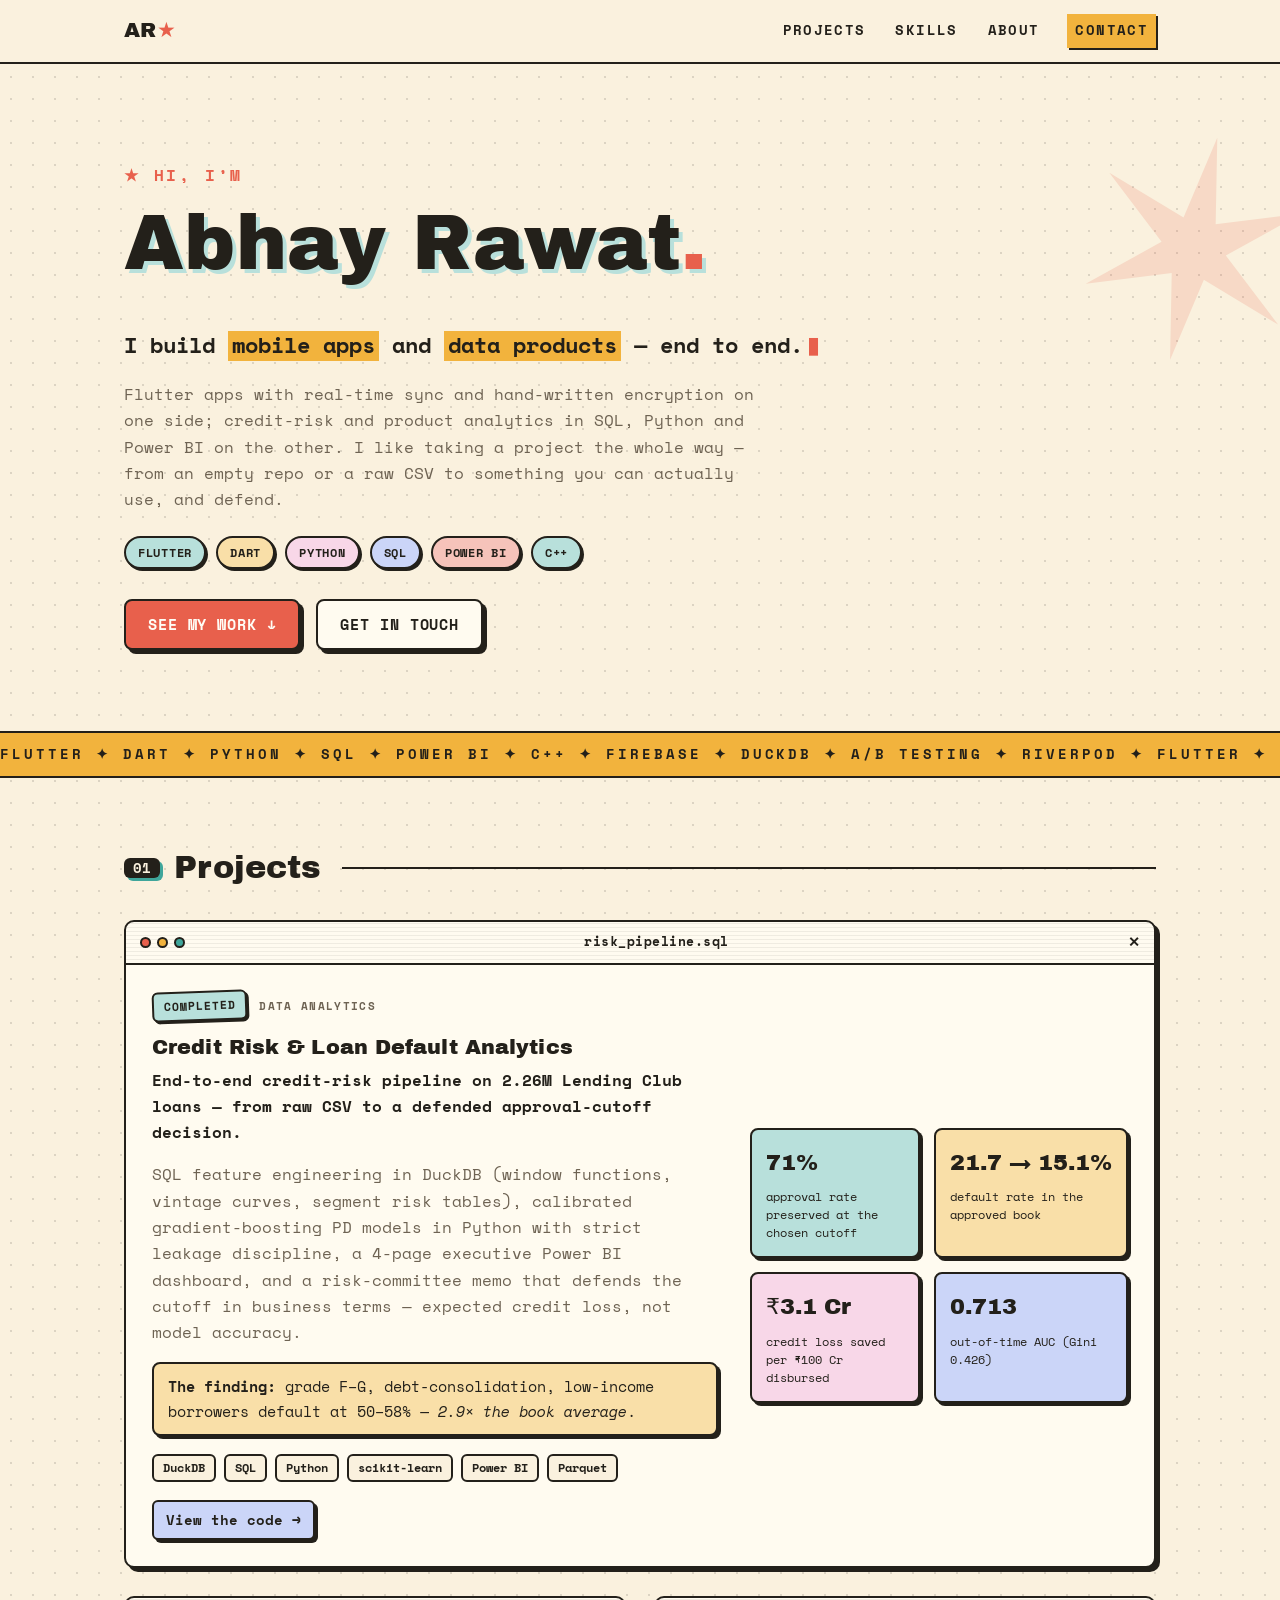
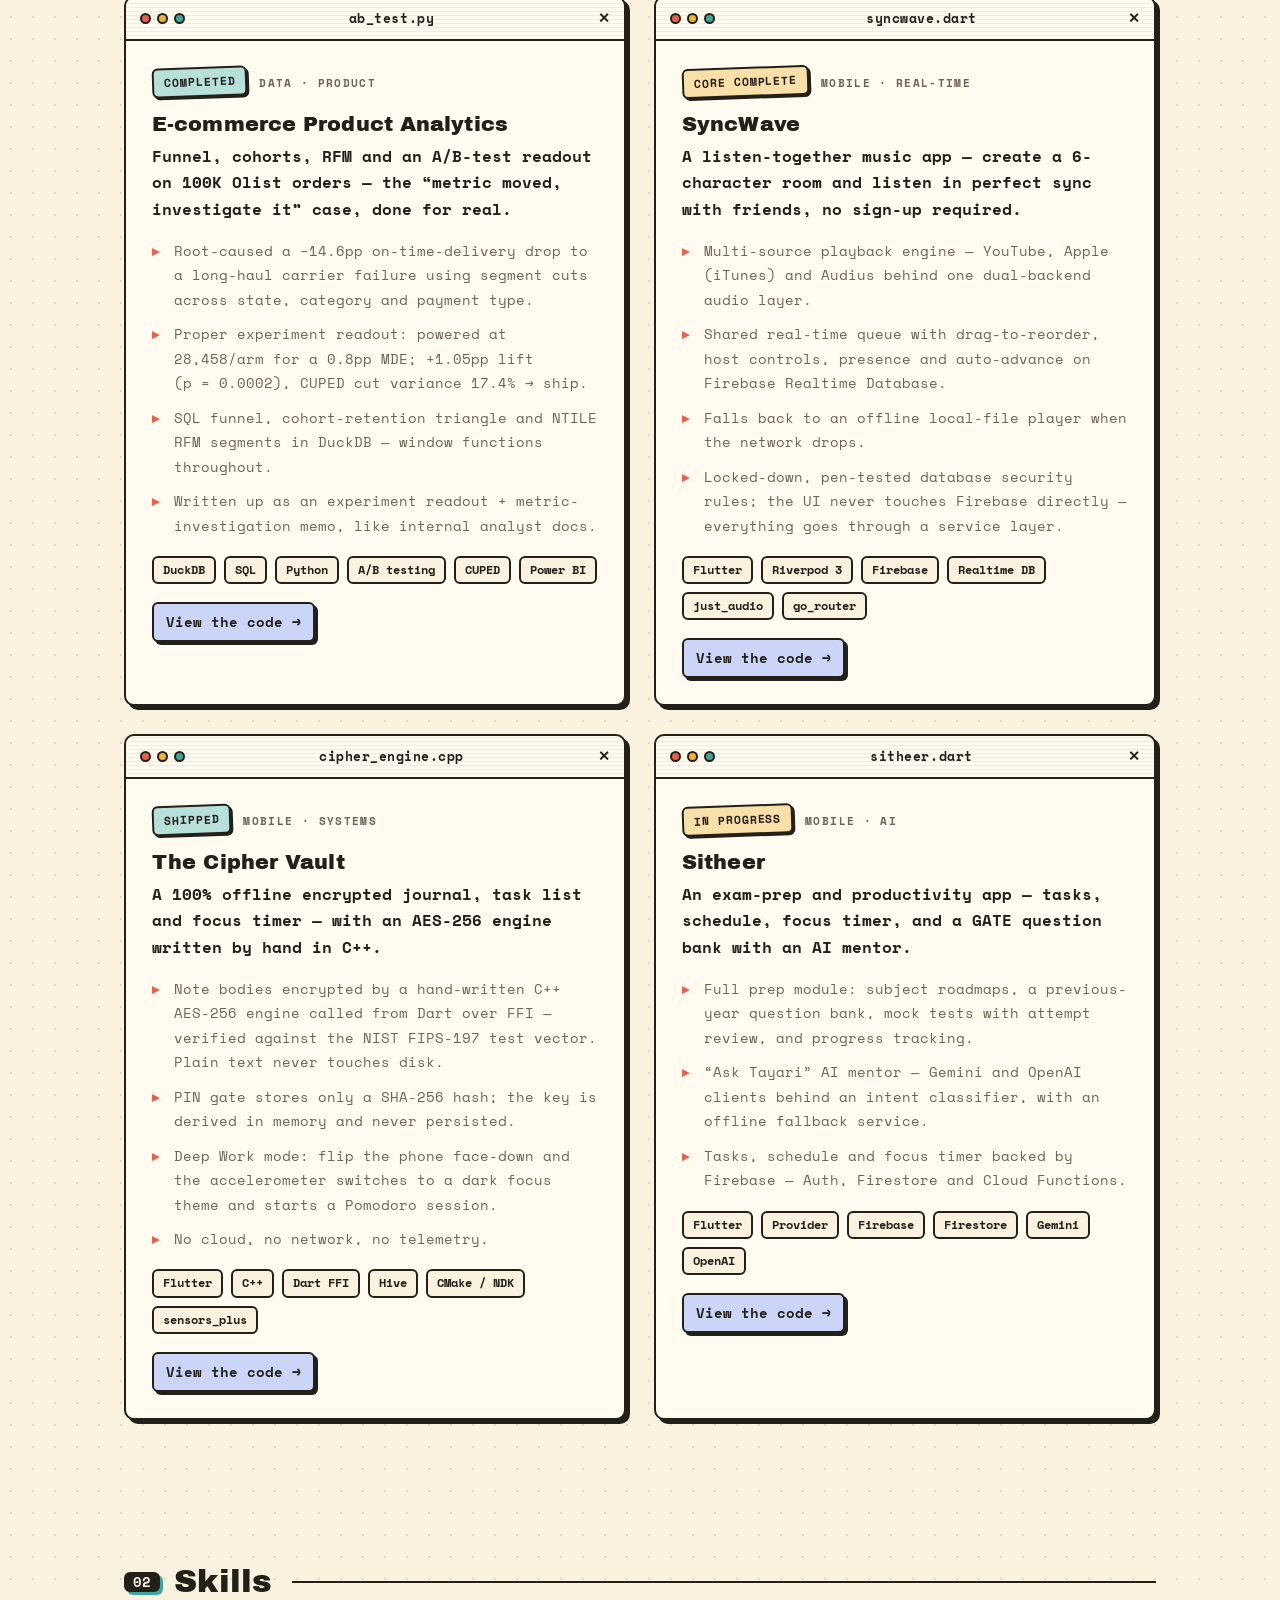
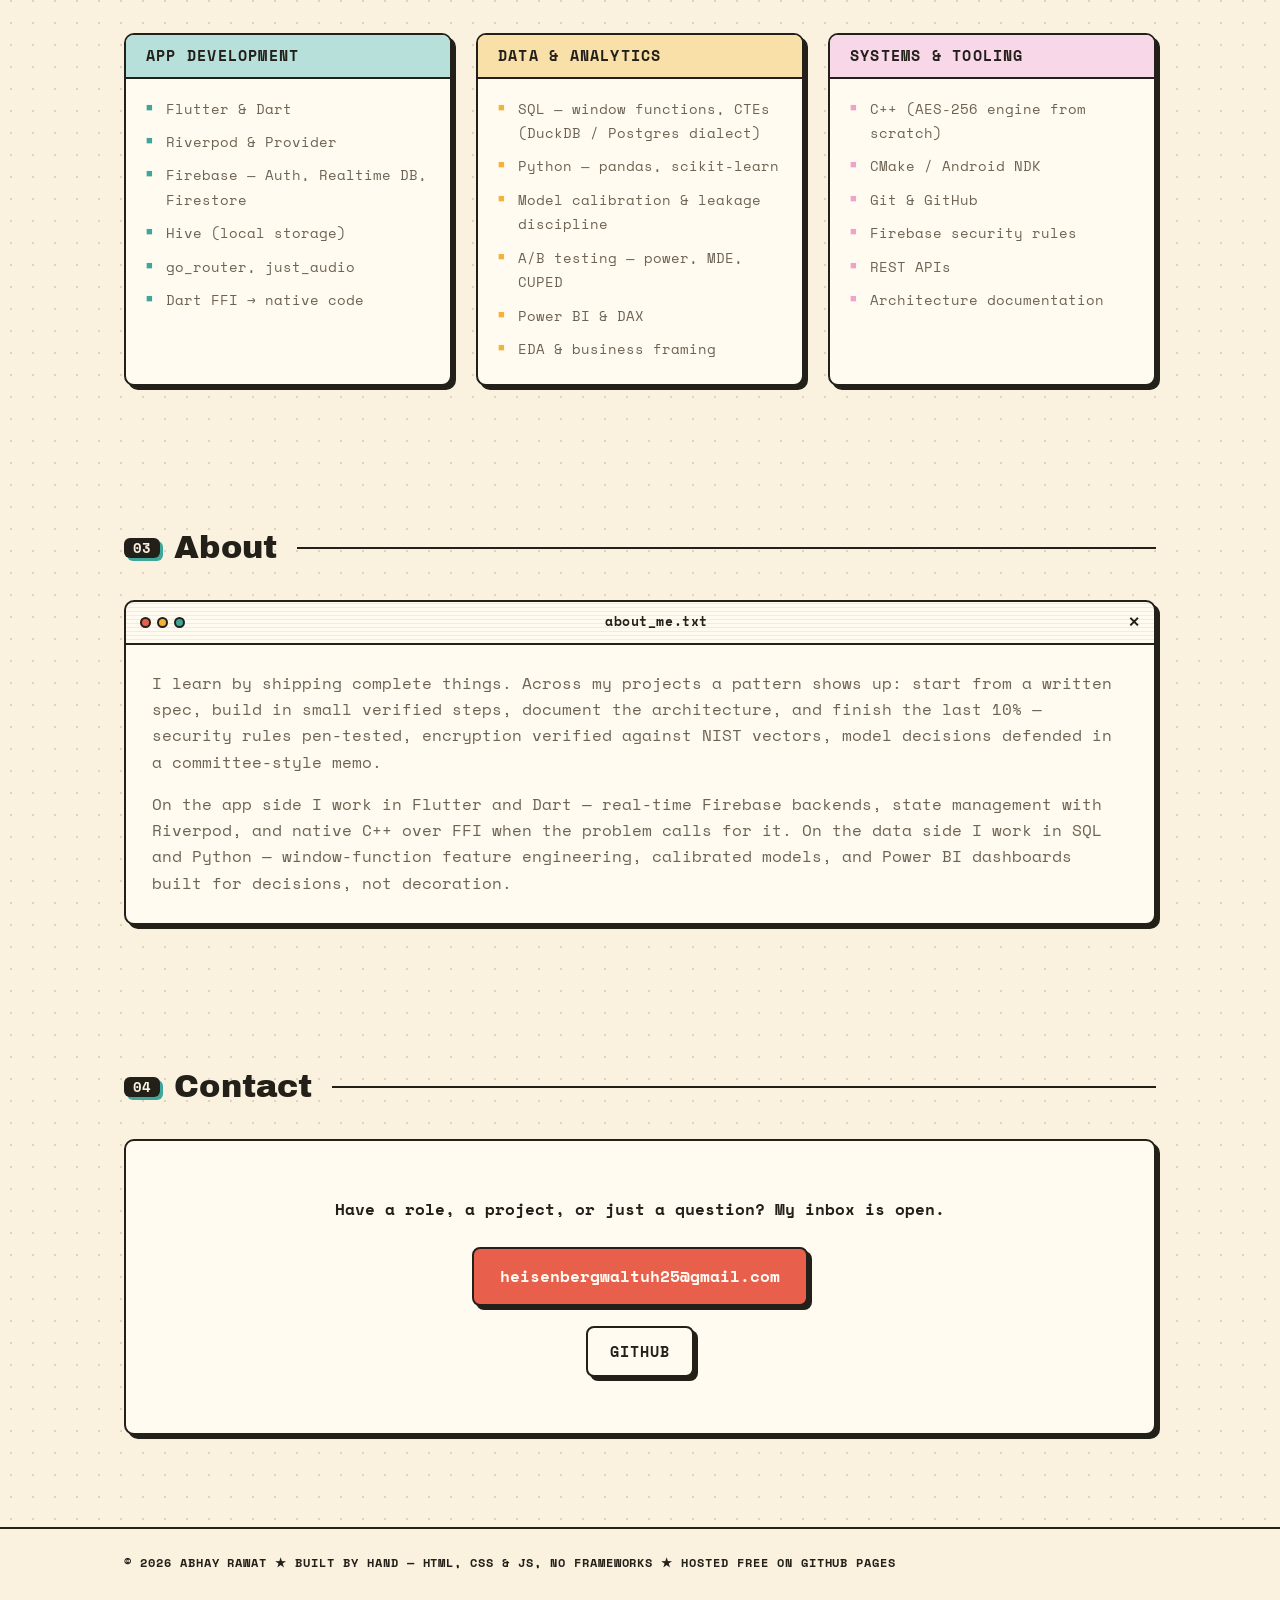
==== index.html @ db3b73c2 "Portfolio site: retro light design, five projects, GitHub Pages Plain HTML/CSS/JS single-page portfo" ====
<!DOCTYPE html>
<html lang="en">
<head>
  <meta charset="UTF-8">
  <meta name="viewport" content="width=device-width, initial-scale=1.0">
  <title>Abhay Rawat — Flutter Developer &amp; Data Analyst</title>
  <meta name="description" content="Portfolio of Abhay Rawat — Flutter apps with real-time sync and hand-written encryption, plus credit-risk and product analytics in SQL, Python and Power BI.">
  <meta property="og:title" content="Abhay Rawat — Flutter Developer &amp; Data Analyst">
  <meta property="og:description" content="Five projects: mobile apps that sync in real time, an AES-256 engine written from scratch, and analytics pipelines spanning 2.26M loans and 100K e-commerce orders.">
  <meta property="og:type" content="website">
  <link rel="icon" href="data:image/svg+xml,%3Csvg xmlns='http://www.w3.org/2000/svg' viewBox='0 0 64 64'%3E%3Crect x='2' y='2' width='60' height='60' rx='10' fill='%23FAF1DE' stroke='%2323201A' stroke-width='4'/%3E%3Ctext x='32' y='43' font-family='Arial Black, sans-serif' font-size='26' font-weight='900' fill='%2323201A' text-anchor='middle'%3EAR%3C/text%3E%3C/svg%3E">
  <link rel="preconnect" href="https://fonts.googleapis.com">
  <link rel="preconnect" href="https://fonts.gstatic.com" crossorigin>
  <link href="https://fonts.googleapis.com/css2?family=Archivo+Black&family=Space+Mono:wght@400;700&display=swap" rel="stylesheet">
  <link rel="stylesheet" href="styles.css">
</head>
<body id="top">

  <header class="site-header">
    <nav class="container nav" aria-label="Primary">
      <a class="brand" href="#top">AR<span class="brand-star">★</span></a>
      <div class="nav-links" id="nav-links">
        <a href="#projects" data-nav="projects">Projects</a>
        <a href="#skills" data-nav="skills">Skills</a>
        <a href="#about" data-nav="about">About</a>
        <a href="#contact" data-nav="contact">Contact</a>
      </div>
      <button class="icon-btn nav-burger" id="nav-burger" aria-label="Open menu" aria-expanded="false" aria-controls="nav-links">
        <svg width="20" height="20" viewBox="0 0 24 24" fill="none" stroke="currentColor" stroke-width="2.5" stroke-linecap="square" aria-hidden="true"><path d="M4 7h16M4 12h16M4 17h16"/></svg>
      </button>
    </nav>
  </header>

  <main>

    <!-- ============ HERO ============ -->
    <section class="hero">
      <div class="container hero-inner">
        <p class="hero-hi reveal">★ hi, i&rsquo;m</p>
        <h1 class="hero-name reveal">Abhay Rawat<span class="hero-dot">.</span></h1>
        <p class="hero-tagline reveal">I build <mark>mobile apps</mark> and <mark>data products</mark> — end to end.<span class="cursor" aria-hidden="true"></span></p>
        <p class="hero-body reveal">
          Flutter apps with real-time sync and hand-written encryption on one side;
          credit-risk and product analytics in SQL, Python and Power BI on the other.
          I like taking a project the whole way — from an empty repo or a raw CSV to
          something you can actually use, and defend.
        </p>
        <div class="hero-chips reveal" aria-label="Core technologies">
          <span class="chip chip-teal">Flutter</span>
          <span class="chip chip-yellow">Dart</span>
          <span class="chip chip-pink">Python</span>
          <span class="chip chip-blue">SQL</span>
          <span class="chip chip-coral">Power BI</span>
          <span class="chip chip-teal">C++</span>
        </div>
        <div class="hero-cta reveal">
          <a class="btn btn-primary" href="#projects">See my work ↓</a>
          <a class="btn btn-ghost" href="#contact">Get in touch</a>
        </div>
      </div>
    </section>

    <!-- ============ MARQUEE ============ -->
    <div class="marquee" aria-hidden="true">
      <div class="marquee-track">
        <span>FLUTTER ✦ DART ✦ PYTHON ✦ SQL ✦ POWER BI ✦ C++ ✦ FIREBASE ✦ DUCKDB ✦ A/B TESTING ✦ RIVERPOD ✦&nbsp;</span>
        <span>FLUTTER ✦ DART ✦ PYTHON ✦ SQL ✦ POWER BI ✦ C++ ✦ FIREBASE ✦ DUCKDB ✦ A/B TESTING ✦ RIVERPOD ✦&nbsp;</span>
      </div>
    </div>

    <!-- ============ PROJECTS ============ -->
    <section class="section container" id="projects">
      <h2 class="section-title reveal"><span class="section-index">01</span> Projects</h2>

      <!-- Flagship: credit risk -->
      <article class="window card-feature reveal">
        <div class="window-bar">
          <span class="win-dots" aria-hidden="true"><i class="dot-coral"></i><i class="dot-yellow"></i><i class="dot-teal"></i></span>
          <span class="win-title">risk_pipeline.sql</span>
          <span class="win-x" aria-hidden="true">✕</span>
        </div>
        <div class="window-body card-feature-inner">
          <div class="card-feature-main">
            <div class="card-top">
              <span class="status status-done">Completed</span>
              <span class="card-domain">Data Analytics</span>
            </div>
            <h3>Credit Risk &amp; Loan Default Analytics</h3>
            <p class="card-lead">
              End-to-end credit-risk pipeline on 2.26M Lending Club loans — from raw CSV
              to a defended approval-cutoff decision.
            </p>
            <p class="card-body-text">
              SQL feature engineering in DuckDB (window functions, vintage curves, segment
              risk tables), calibrated gradient-boosting PD models in Python with strict
              leakage discipline, a 4-page executive Power BI dashboard, and a
              risk-committee memo that defends the cutoff in business terms — expected
              credit loss, not model accuracy.
            </p>
            <p class="card-finding">
              <strong>The finding:</strong> grade F&ndash;G, debt-consolidation, low-income
              borrowers default at 50&ndash;58% — <em>2.9&times; the book average</em>.
            </p>
            <ul class="tags" aria-label="Technologies used">
              <li>DuckDB</li><li>SQL</li><li>Python</li><li>scikit-learn</li><li>Power BI</li><li>Parquet</li>
            </ul>
            <a class="card-link" href="https://github.com/licherover9000/credit-risk-analytics" target="_blank" rel="noopener">View the code &rarr;</a>
          </div>
          <div class="card-feature-metrics" aria-label="Headline results">
            <div class="metric">
              <span class="metric-value">71%</span>
              <span class="metric-label">approval rate preserved at the chosen cutoff</span>
            </div>
            <div class="metric">
              <span class="metric-value">21.7 &rarr; 15.1%</span>
              <span class="metric-label">default rate in the approved book</span>
            </div>
            <div class="metric">
              <span class="metric-value">&#8377;3.1 Cr</span>
              <span class="metric-label">credit loss saved per &#8377;100 Cr disbursed</span>
            </div>
            <div class="metric">
              <span class="metric-value">0.713</span>
              <span class="metric-label">out-of-time AUC (Gini 0.426)</span>
            </div>
          </div>
        </div>
      </article>

      <div class="card-grid">
        <!-- E-commerce product analytics -->
        <article class="window reveal">
          <div class="window-bar">
            <span class="win-dots" aria-hidden="true"><i class="dot-coral"></i><i class="dot-yellow"></i><i class="dot-teal"></i></span>
            <span class="win-title">ab_test.py</span>
            <span class="win-x" aria-hidden="true">✕</span>
          </div>
          <div class="window-body">
            <div class="card-top">
              <span class="status status-done">Completed</span>
              <span class="card-domain">Data &middot; Product</span>
            </div>
            <h3>E-commerce Product Analytics</h3>
            <p class="card-lead">
              Funnel, cohorts, RFM and an A/B-test readout on 100K Olist orders —
              the &ldquo;metric moved, investigate it&rdquo; case, done for real.
            </p>
            <ul class="card-points">
              <li>Root-caused a &minus;14.6pp on-time-delivery drop to a long-haul carrier failure using segment cuts across state, category and payment type.</li>
              <li>Proper experiment readout: powered at 28,458/arm for a 0.8pp MDE; +1.05pp lift (p&nbsp;=&nbsp;0.0002), CUPED cut variance 17.4% &rarr; ship.</li>
              <li>SQL funnel, cohort-retention triangle and NTILE RFM segments in DuckDB — window functions throughout.</li>
              <li>Written up as an experiment readout + metric-investigation memo, like internal analyst docs.</li>
            </ul>
            <ul class="tags" aria-label="Technologies used">
              <li>DuckDB</li><li>SQL</li><li>Python</li><li>A/B testing</li><li>CUPED</li><li>Power BI</li>
            </ul>
            <a class="card-link" href="https://github.com/licherover9000/ecommerce-analytics" target="_blank" rel="noopener">View the code &rarr;</a>
          </div>
        </article>

        <!-- SyncWave -->
        <article class="window reveal">
          <div class="window-bar">
            <span class="win-dots" aria-hidden="true"><i class="dot-coral"></i><i class="dot-yellow"></i><i class="dot-teal"></i></span>
            <span class="win-title">syncwave.dart</span>
            <span class="win-x" aria-hidden="true">✕</span>
          </div>
          <div class="window-body">
            <div class="card-top">
              <span class="status status-active">Core complete</span>
              <span class="card-domain">Mobile &middot; Real-time</span>
            </div>
            <h3>SyncWave</h3>
            <p class="card-lead">
              A listen-together music app — create a 6-character room and listen in
              perfect sync with friends, no sign-up required.
            </p>
            <ul class="card-points">
              <li>Multi-source playback engine — YouTube, Apple (iTunes) and Audius behind one dual-backend audio layer.</li>
              <li>Shared real-time queue with drag-to-reorder, host controls, presence and auto-advance on Firebase Realtime Database.</li>
              <li>Falls back to an offline local-file player when the network drops.</li>
              <li>Locked-down, pen-tested database security rules; the UI never touches Firebase directly — everything goes through a service layer.</li>
            </ul>
            <ul class="tags" aria-label="Technologies used">
              <li>Flutter</li><li>Riverpod 3</li><li>Firebase</li><li>Realtime DB</li><li>just_audio</li><li>go_router</li>
            </ul>
            <a class="card-link" href="https://github.com/licherover9000/syncwave" target="_blank" rel="noopener">View the code &rarr;</a>
          </div>
        </article>

        <!-- Cipher Vault -->
        <article class="window reveal">
          <div class="window-bar">
            <span class="win-dots" aria-hidden="true"><i class="dot-coral"></i><i class="dot-yellow"></i><i class="dot-teal"></i></span>
            <span class="win-title">cipher_engine.cpp</span>
            <span class="win-x" aria-hidden="true">✕</span>
          </div>
          <div class="window-body">
            <div class="card-top">
              <span class="status status-done">Shipped</span>
              <span class="card-domain">Mobile &middot; Systems</span>
            </div>
            <h3>The Cipher Vault</h3>
            <p class="card-lead">
              A 100% offline encrypted journal, task list and focus timer — with an
              AES-256 engine written by hand in C++.
            </p>
            <ul class="card-points">
              <li>Note bodies encrypted by a hand-written C++ AES-256 engine called from Dart over FFI — verified against the NIST FIPS-197 test vector. Plain text never touches disk.</li>
              <li>PIN gate stores only a SHA-256 hash; the key is derived in memory and never persisted.</li>
              <li>Deep Work mode: flip the phone face-down and the accelerometer switches to a dark focus theme and starts a Pomodoro session.</li>
              <li>No cloud, no network, no telemetry.</li>
            </ul>
            <ul class="tags" aria-label="Technologies used">
              <li>Flutter</li><li>C++</li><li>Dart FFI</li><li>Hive</li><li>CMake / NDK</li><li>sensors_plus</li>
            </ul>
            <a class="card-link" href="https://github.com/licherover9000/cipher_vault" target="_blank" rel="noopener">View the code &rarr;</a>
          </div>
        </article>

        <!-- Sitheer -->
        <article class="window reveal">
          <div class="window-bar">
            <span class="win-dots" aria-hidden="true"><i class="dot-coral"></i><i class="dot-yellow"></i><i class="dot-teal"></i></span>
            <span class="win-title">sitheer.dart</span>
            <span class="win-x" aria-hidden="true">✕</span>
          </div>
          <div class="window-body">
            <div class="card-top">
              <span class="status status-active">In progress</span>
              <span class="card-domain">Mobile &middot; AI</span>
            </div>
            <h3>Sitheer</h3>
            <p class="card-lead">
              An exam-prep and productivity app — tasks, schedule, focus timer, and a
              GATE question bank with an AI mentor.
            </p>
            <ul class="card-points">
              <li>Full prep module: subject roadmaps, a previous-year question bank, mock tests with attempt review, and progress tracking.</li>
              <li>&ldquo;Ask Tayari&rdquo; AI mentor — Gemini and OpenAI clients behind an intent classifier, with an offline fallback service.</li>
              <li>Tasks, schedule and focus timer backed by Firebase — Auth, Firestore and Cloud Functions.</li>
            </ul>
            <ul class="tags" aria-label="Technologies used">
              <li>Flutter</li><li>Provider</li><li>Firebase</li><li>Firestore</li><li>Gemini</li><li>OpenAI</li>
            </ul>
            <a class="card-link" href="https://github.com/licherover9000/sitheer" target="_blank" rel="noopener">View the code &rarr;</a>
          </div>
        </article>
      </div>
    </section>

    <!-- ============ SKILLS ============ -->
    <section class="section container" id="skills">
      <h2 class="section-title reveal"><span class="section-index">02</span> Skills</h2>
      <div class="skills-grid">
        <div class="skill-group reveal">
          <h3 class="skill-head skill-head-teal">App Development</h3>
          <ul>
            <li>Flutter &amp; Dart</li>
            <li>Riverpod &amp; Provider</li>
            <li>Firebase — Auth, Realtime DB, Firestore</li>
            <li>Hive (local storage)</li>
            <li>go_router, just_audio</li>
            <li>Dart FFI &rarr; native code</li>
          </ul>
        </div>
        <div class="skill-group reveal">
          <h3 class="skill-head skill-head-yellow">Data &amp; Analytics</h3>
          <ul>
            <li>SQL — window functions, CTEs (DuckDB / Postgres dialect)</li>
            <li>Python — pandas, scikit-learn</li>
            <li>Model calibration &amp; leakage discipline</li>
            <li>A/B testing — power, MDE, CUPED</li>
            <li>Power BI &amp; DAX</li>
            <li>EDA &amp; business framing</li>
          </ul>
        </div>
        <div class="skill-group reveal">
          <h3 class="skill-head skill-head-pink">Systems &amp; Tooling</h3>
          <ul>
            <li>C++ (AES-256 engine from scratch)</li>
            <li>CMake / Android NDK</li>
            <li>Git &amp; GitHub</li>
            <li>Firebase security rules</li>
            <li>REST APIs</li>
            <li>Architecture documentation</li>
          </ul>
        </div>
      </div>
    </section>

    <!-- ============ ABOUT ============ -->
    <section class="section container" id="about">
      <h2 class="section-title reveal"><span class="section-index">03</span> About</h2>
      <article class="window reveal">
        <div class="window-bar">
          <span class="win-dots" aria-hidden="true"><i class="dot-coral"></i><i class="dot-yellow"></i><i class="dot-teal"></i></span>
          <span class="win-title">about_me.txt</span>
          <span class="win-x" aria-hidden="true">✕</span>
        </div>
        <div class="window-body about-body">
          <p>
            I learn by shipping complete things. Across my projects a pattern shows up:
            start from a written spec, build in small verified steps, document the
            architecture, and finish the last 10% — security rules pen-tested, encryption
            verified against NIST vectors, model decisions defended in a committee-style memo.
          </p>
          <p>
            On the app side I work in Flutter and Dart — real-time Firebase backends,
            state management with Riverpod, and native C++ over FFI when the problem
            calls for it. On the data side I work in SQL and Python — window-function
            feature engineering, calibrated models, and Power BI dashboards built for
            decisions, not decoration.
          </p>
          <!-- TODO(Abhay): add a short line here about your background / education and
               what kind of role you're looking for. -->
        </div>
      </article>
    </section>

    <!-- ============ CONTACT ============ -->
    <section class="section container" id="contact">
      <h2 class="section-title reveal"><span class="section-index">04</span> Contact</h2>
      <div class="contact-box reveal">
        <p class="contact-lead">Have a role, a project, or just a question? My inbox is open.</p>
        <a class="btn btn-primary btn-lg" href="mailto:heisenbergwaltuh25@gmail.com">heisenbergwaltuh25@gmail.com</a>
        <div class="contact-links">
          <a class="btn btn-ghost" href="https://github.com/licherover9000" target="_blank" rel="noopener">GitHub</a>
          <!-- TODO(Abhay): add your LinkedIn, then uncomment:
          <a class="btn btn-ghost" href="https://www.linkedin.com/in/YOUR-HANDLE">LinkedIn</a>
          -->
        </div>
      </div>
    </section>

  </main>

  <footer class="site-footer">
    <div class="container">
      <p>© <span id="year">2026</span> ABHAY RAWAT ★ BUILT BY HAND — HTML, CSS &amp; JS, NO FRAMEWORKS ★ HOSTED FREE ON GITHUB PAGES</p>
    </div>
  </footer>

  <script src="script.js"></script>
</body>
</html>
---- styles.css ----
/* ============================================================
   Abhay Rawat — portfolio
   Retro light theme: cream paper, ink borders, hard shadows,
   window-chrome cards. Plain CSS, no frameworks.
   ============================================================ */

/* ---------- Tokens ---------- */
:root {
  --font-display: "Archivo Black", "Arial Black", sans-serif;
  --font-body: "Space Mono", "Courier New", monospace;

  --paper: #FAF1DE;        /* cream background */
  --panel: #FFFBF0;        /* card / window background */
  --ink: #23201A;          /* near-black brown */
  --muted: #6E6353;        /* warm grey-brown */

  --coral: #E8604C;
  --yellow: #F2B33D;
  --teal: #3FA69B;
  --blue: #7A8FE8;
  --pink: #EFA3C8;

  --coral-soft: #F6C3BA;
  --yellow-soft: #F9DFA8;
  --teal-soft: #B8E0DB;
  --blue-soft: #CBD5F8;
  --pink-soft: #F8D7E8;

  --border: 2px solid var(--ink);
  --shadow: 4px 4px 0 var(--ink);
  --shadow-lg: 6px 6px 0 var(--ink);

  --radius: 10px;
  --container: 1080px;
}

/* ---------- Base ---------- */
*, *::before, *::after { box-sizing: border-box; }

html { scroll-behavior: smooth; }

body {
  margin: 0;
  font-family: var(--font-body);
  font-size: 15.5px;
  line-height: 1.7;
  color: var(--ink);
  background-color: var(--paper);
  /* dotted "graph paper" texture */
  background-image: radial-gradient(rgba(35, 32, 26, 0.14) 1px, transparent 1.5px);
  background-size: 22px 22px;
}

h1, h2, h3 {
  font-family: var(--font-display);
  font-weight: 400; /* Archivo Black is already black */
  line-height: 1.12;
  margin: 0 0 0.5em;
  letter-spacing: 0.005em;
}

p { margin: 0 0 1em; }
a { color: var(--ink); text-decoration-thickness: 2px; text-underline-offset: 3px; }
ul { margin: 0; }

.container {
  max-width: var(--container);
  margin-inline: auto;
  padding-inline: 24px;
}

section[id] { scroll-margin-top: 92px; }

:focus-visible {
  outline: 3px solid var(--ink);
  outline-offset: 3px;
}

::selection { background: var(--yellow); color: var(--ink); }

mark {
  background: linear-gradient(0deg, var(--yellow) 0%, var(--yellow) 92%, transparent 92%);
  color: var(--ink);
  padding: 0 4px;
}

/* ---------- Header / nav ---------- */
.site-header {
  position: sticky;
  top: 0;
  z-index: 50;
  background: var(--paper);
  border-bottom: var(--border);
}

.nav {
  display: flex;
  align-items: center;
  justify-content: space-between;
  gap: 16px;
  height: 62px;
}

.brand {
  font-family: var(--font-display);
  font-size: 1.3rem;
  color: var(--ink);
  text-decoration: none;
  letter-spacing: 0.02em;
}
.brand-star { color: var(--coral); }

.nav-links { display: flex; gap: 26px; }
.nav-links a {
  color: var(--ink);
  font-size: 0.85rem;
  font-weight: 700;
  text-transform: uppercase;
  letter-spacing: 0.1em;
  text-decoration: none;
  padding: 5px 2px;
}
.nav-links a:hover { background: var(--yellow-soft); }
.nav-links a.active {
  background: var(--yellow);
  box-shadow: 2px 2px 0 var(--ink);
  padding-inline: 8px;
}

.icon-btn {
  display: inline-flex;
  align-items: center;
  justify-content: center;
  width: 40px;
  height: 40px;
  border: var(--border);
  border-radius: 8px;
  background: var(--panel);
  color: var(--ink);
  cursor: pointer;
  box-shadow: 3px 3px 0 var(--ink);
}
.icon-btn:hover { transform: translate(1px, 1px); box-shadow: 2px 2px 0 var(--ink); }

.nav-burger { display: none; }

/* ---------- Buttons ---------- */
.btn {
  display: inline-flex;
  align-items: center;
  justify-content: center;
  gap: 8px;
  padding: 11px 22px;
  border: var(--border);
  border-radius: 8px;
  font-family: var(--font-body);
  font-weight: 700;
  font-size: 0.92rem;
  text-transform: uppercase;
  letter-spacing: 0.06em;
  text-decoration: none;
  color: var(--ink);
  box-shadow: var(--shadow);
  transition: transform 0.1s ease, box-shadow 0.1s ease;
  cursor: pointer;
}
.btn:hover { transform: translate(2px, 2px); box-shadow: 2px 2px 0 var(--ink); }
.btn:active { transform: translate(4px, 4px); box-shadow: none; }

.btn-primary { background: var(--coral); color: #FFFDF6; }
.btn-ghost { background: var(--panel); }
.btn-lg { padding: 14px 26px; font-size: 1rem; text-transform: none; letter-spacing: 0; }

/* ---------- Hero ---------- */
.hero { position: relative; overflow: hidden; }

.hero::after {
  content: "✶";
  position: absolute;
  right: -40px;
  top: 30px;
  font-size: 300px;
  line-height: 1;
  color: var(--coral);
  opacity: 0.16;
  transform: rotate(12deg);
  pointer-events: none;
}

.hero-inner {
  padding-top: clamp(64px, 11vh, 120px);
  padding-bottom: clamp(52px, 9vh, 100px);
  position: relative;
}

.hero-hi {
  font-weight: 700;
  text-transform: uppercase;
  letter-spacing: 0.18em;
  color: var(--coral);
  margin-bottom: 12px;
}

.hero-name {
  font-size: clamp(2.7rem, 8vw, 4.8rem);
  letter-spacing: 0.005em;
  text-shadow: 4px 4px 0 var(--teal-soft);
}
.hero-dot { color: var(--coral); }

.hero-tagline {
  font-size: clamp(1.05rem, 2.6vw, 1.4rem);
  font-weight: 700;
  margin: 10px 0 18px;
}

/* blinking terminal cursor */
.cursor::after {
  content: "▮";
  color: var(--coral);
  margin-left: 4px;
  animation: blink 1.1s steps(2, start) infinite;
}
@keyframes blink { to { visibility: hidden; } }

.hero-body { max-width: 640px; color: var(--muted); }

.hero-chips { display: flex; flex-wrap: wrap; gap: 10px; margin: 22px 0 30px; }

.chip {
  font-size: 0.78rem;
  font-weight: 700;
  text-transform: uppercase;
  letter-spacing: 0.06em;
  padding: 4px 12px;
  border: var(--border);
  border-radius: 999px;
  box-shadow: 2px 2px 0 var(--ink);
  background: var(--panel);
}
.chip-teal   { background: var(--teal-soft); }
.chip-yellow { background: var(--yellow-soft); }
.chip-pink   { background: var(--pink-soft); }
.chip-blue   { background: var(--blue-soft); }
.chip-coral  { background: var(--coral-soft); }

.hero-cta { display: flex; flex-wrap: wrap; gap: 16px; }

/* ---------- Marquee ---------- */
.marquee {
  border-top: var(--border);
  border-bottom: var(--border);
  background: var(--yellow);
  overflow: hidden;
}
.marquee-track {
  display: flex;
  width: max-content;
  animation: marquee 32s linear infinite;
}
.marquee-track span {
  font-weight: 700;
  font-size: 0.85rem;
  letter-spacing: 0.22em;
  padding-block: 10px;
  white-space: nowrap;
}
@keyframes marquee { to { transform: translateX(-50%); } }

/* ---------- Sections ---------- */
.section { padding-block: clamp(48px, 8vh, 84px); }

.section-title {
  font-size: clamp(1.5rem, 3.4vw, 2rem);
  margin-bottom: 34px;
  display: flex;
  align-items: center;
  gap: 14px;
}
.section-index {
  font-family: var(--font-body);
  font-size: 0.9rem;
  font-weight: 700;
  background: var(--ink);
  color: var(--paper);
  padding: 2px 9px;
  border-radius: 6px;
  box-shadow: 3px 3px 0 var(--teal);
}
.section-title::after {
  content: "";
  flex: 1;
  height: 2px;
  background: var(--ink);
  margin-left: 6px;
}

/* ---------- Windows (retro card chrome) ---------- */
.window {
  background: var(--panel);
  border: var(--border);
  border-radius: var(--radius);
  box-shadow: var(--shadow);
  transition: transform 0.12s ease, box-shadow 0.12s ease;
  overflow: hidden;
}
.window:hover { transform: translate(-2px, -2px); box-shadow: var(--shadow-lg); }

.window-bar {
  display: flex;
  align-items: center;
  gap: 12px;
  padding: 9px 14px;
  border-bottom: var(--border);
  background:
    repeating-linear-gradient(0deg,
      transparent 0 3px,
      rgba(35, 32, 26, 0.07) 3px 4px);
}

.win-dots { display: inline-flex; gap: 6px; }
.win-dots i {
  width: 11px;
  height: 11px;
  border-radius: 50%;
  border: 2px solid var(--ink);
  display: inline-block;
}
.dot-coral  { background: var(--coral); }
.dot-yellow { background: var(--yellow); }
.dot-teal   { background: var(--teal); }

.win-title {
  font-size: 0.8rem;
  font-weight: 700;
  letter-spacing: 0.04em;
  flex: 1;
  text-align: center;
}

.win-x { font-weight: 700; font-size: 0.85rem; }

.window-body { padding: 26px; }

.window h3 { font-size: 1.3rem; margin-bottom: 8px; }

/* ---------- Card innards ---------- */
.card-top {
  display: flex;
  align-items: center;
  gap: 12px;
  margin-bottom: 16px;
}

.status {
  font-size: 0.72rem;
  font-weight: 700;
  text-transform: uppercase;
  letter-spacing: 0.08em;
  padding: 3px 10px;
  border: var(--border);
  border-radius: 6px;
  box-shadow: 2px 2px 0 var(--ink);
  transform: rotate(-2deg);
}
.status-done   { background: var(--teal-soft); }
.status-active { background: var(--yellow-soft); }

.card-domain {
  color: var(--muted);
  font-weight: 700;
  text-transform: uppercase;
  font-size: 0.7rem;
  letter-spacing: 0.12em;
}

.card-lead { font-weight: 700; }
.card-body-text { color: var(--muted); }

.card-finding {
  border: var(--border);
  border-radius: 8px;
  padding: 10px 14px;
  background: var(--yellow-soft);
  box-shadow: 3px 3px 0 var(--ink);
  font-size: 0.92rem;
}

.card-points {
  list-style: none;
  padding: 0;
  margin: 0 0 6px;
  color: var(--muted);
  font-size: 0.9rem;
  display: grid;
  gap: 10px;
}
.card-points li { padding-left: 22px; position: relative; }
.card-points li::before {
  content: "▸";
  position: absolute;
  left: 0;
  color: var(--coral);
  font-weight: 700;
}

.tags {
  list-style: none;
  display: flex;
  flex-wrap: wrap;
  gap: 8px;
  padding: 0;
  margin-top: 18px;
}
.tags li {
  font-size: 0.74rem;
  font-weight: 700;
  color: var(--ink);
  border: 2px solid var(--ink);
  border-radius: 6px;
  padding: 2px 9px;
  background: var(--paper);
}

.card-link {
  display: inline-block;
  margin-top: 18px;
  font-weight: 700;
  background: var(--blue-soft);
  border: var(--border);
  border-radius: 6px;
  box-shadow: 3px 3px 0 var(--ink);
  padding: 6px 12px;
  text-decoration: none;
  font-size: 0.88rem;
}
.card-link:hover { transform: translate(2px, 2px); box-shadow: 1px 1px 0 var(--ink); }

/* Feature card: text left, metrics right */
.card-feature { margin-bottom: 28px; }

.card-feature-inner {
  display: grid;
  grid-template-columns: 1.5fr 1fr;
  gap: 32px;
}

.card-feature-metrics {
  display: grid;
  grid-template-columns: 1fr 1fr;
  gap: 14px;
  align-content: center;
}

.metric {
  border: var(--border);
  border-radius: 8px;
  padding: 14px;
  display: flex;
  flex-direction: column;
  gap: 6px;
  box-shadow: 3px 3px 0 var(--ink);
}
.metric:nth-child(1) { background: var(--teal-soft); }
.metric:nth-child(2) { background: var(--yellow-soft); }
.metric:nth-child(3) { background: var(--pink-soft); }
.metric:nth-child(4) { background: var(--blue-soft); }

.metric-value {
  font-family: var(--font-display);
  font-size: clamp(1.1rem, 2.2vw, 1.4rem);
  white-space: nowrap;
}
.metric-label { font-size: 0.75rem; color: var(--ink); line-height: 1.5; }

.card-grid {
  display: grid;
  grid-template-columns: repeat(auto-fit, minmax(min(100%, 400px), 1fr));
  gap: 28px;
}

/* ---------- Skills ---------- */
.skills-grid {
  display: grid;
  grid-template-columns: repeat(3, 1fr);
  gap: 24px;
}

.skill-group {
  background: var(--panel);
  border: var(--border);
  border-radius: var(--radius);
  box-shadow: var(--shadow);
  overflow: hidden;
}

.skill-head {
  font-family: var(--font-body);
  font-size: 0.95rem;
  font-weight: 700;
  text-transform: uppercase;
  letter-spacing: 0.08em;
  margin: 0;
  padding: 12px 20px;
  border-bottom: var(--border);
}
.skill-head-teal   { background: var(--teal-soft); }
.skill-head-yellow { background: var(--yellow-soft); }
.skill-head-pink   { background: var(--pink-soft); }

.skill-group ul {
  list-style: none;
  padding: 18px 20px 22px;
  display: grid;
  gap: 9px;
  color: var(--muted);
  font-size: 0.9rem;
}
.skill-group li { padding-left: 20px; position: relative; }
.skill-group li::before {
  content: "■";
  position: absolute;
  left: 0;
  top: 0;
  font-size: 0.7rem;
  color: var(--teal);
}
.skill-group:nth-child(2) li::before { color: var(--yellow); }
.skill-group:nth-child(3) li::before { color: var(--pink); }

/* ---------- About ---------- */
.about-body { max-width: none; color: var(--muted); }
.about-body p:last-child { margin-bottom: 0; }

/* ---------- Contact ---------- */
.contact-box {
  text-align: center;
  background: var(--panel);
  border: var(--border);
  border-radius: var(--radius);
  box-shadow: var(--shadow);
  padding: clamp(32px, 6vw, 56px);
}
.contact-lead { font-weight: 700; margin-bottom: 24px; }
.contact-links { display: flex; justify-content: center; flex-wrap: wrap; gap: 16px; margin-top: 20px; }

/* ---------- Footer ---------- */
.site-footer {
  border-top: var(--border);
  background: var(--paper);
  padding: 24px 0 32px;
  margin-top: 20px;
  font-size: 0.75rem;
  font-weight: 700;
  letter-spacing: 0.08em;
}
.site-footer p { margin: 0; }

/* ---------- Reveal on scroll ---------- */
.reveal {
  opacity: 0;
  transform: translateY(14px);
  transition: opacity 0.5s ease, transform 0.5s ease;
}
.reveal.visible { opacity: 1; transform: none; }

@media (prefers-reduced-motion: reduce) {
  html { scroll-behavior: auto; }
  .reveal { opacity: 1; transform: none; transition: none; }
  .btn:hover, .window:hover, .icon-btn:hover, .card-link:hover { transform: none; }
  .marquee-track { animation: none; }
  .cursor::after { animation: none; }
}

/* ---------- Responsive ---------- */
@media (max-width: 900px) {
  .card-feature-inner { grid-template-columns: 1fr; }
  .skills-grid { grid-template-columns: 1fr; }
  .hero::after { font-size: 200px; opacity: 0.1; }
}

@media (max-width: 720px) {
  .nav-burger { display: inline-flex; }

  .nav-links {
    position: absolute;
    top: 62px;
    left: 0;
    right: 0;
    flex-direction: column;
    gap: 0;
    background: var(--paper);
    border-bottom: var(--border);
    padding: 8px 24px 14px;
    display: none;
  }
  .site-header.nav-open .nav-links { display: flex; }
  .nav-links a { padding: 12px 0; font-size: 0.95rem; }

  .window-body { padding: 20px; }
  .card-feature-metrics { grid-template-columns: 1fr 1fr; }
}

@media (max-width: 420px) {
  .card-feature-metrics { grid-template-columns: 1fr; }
}
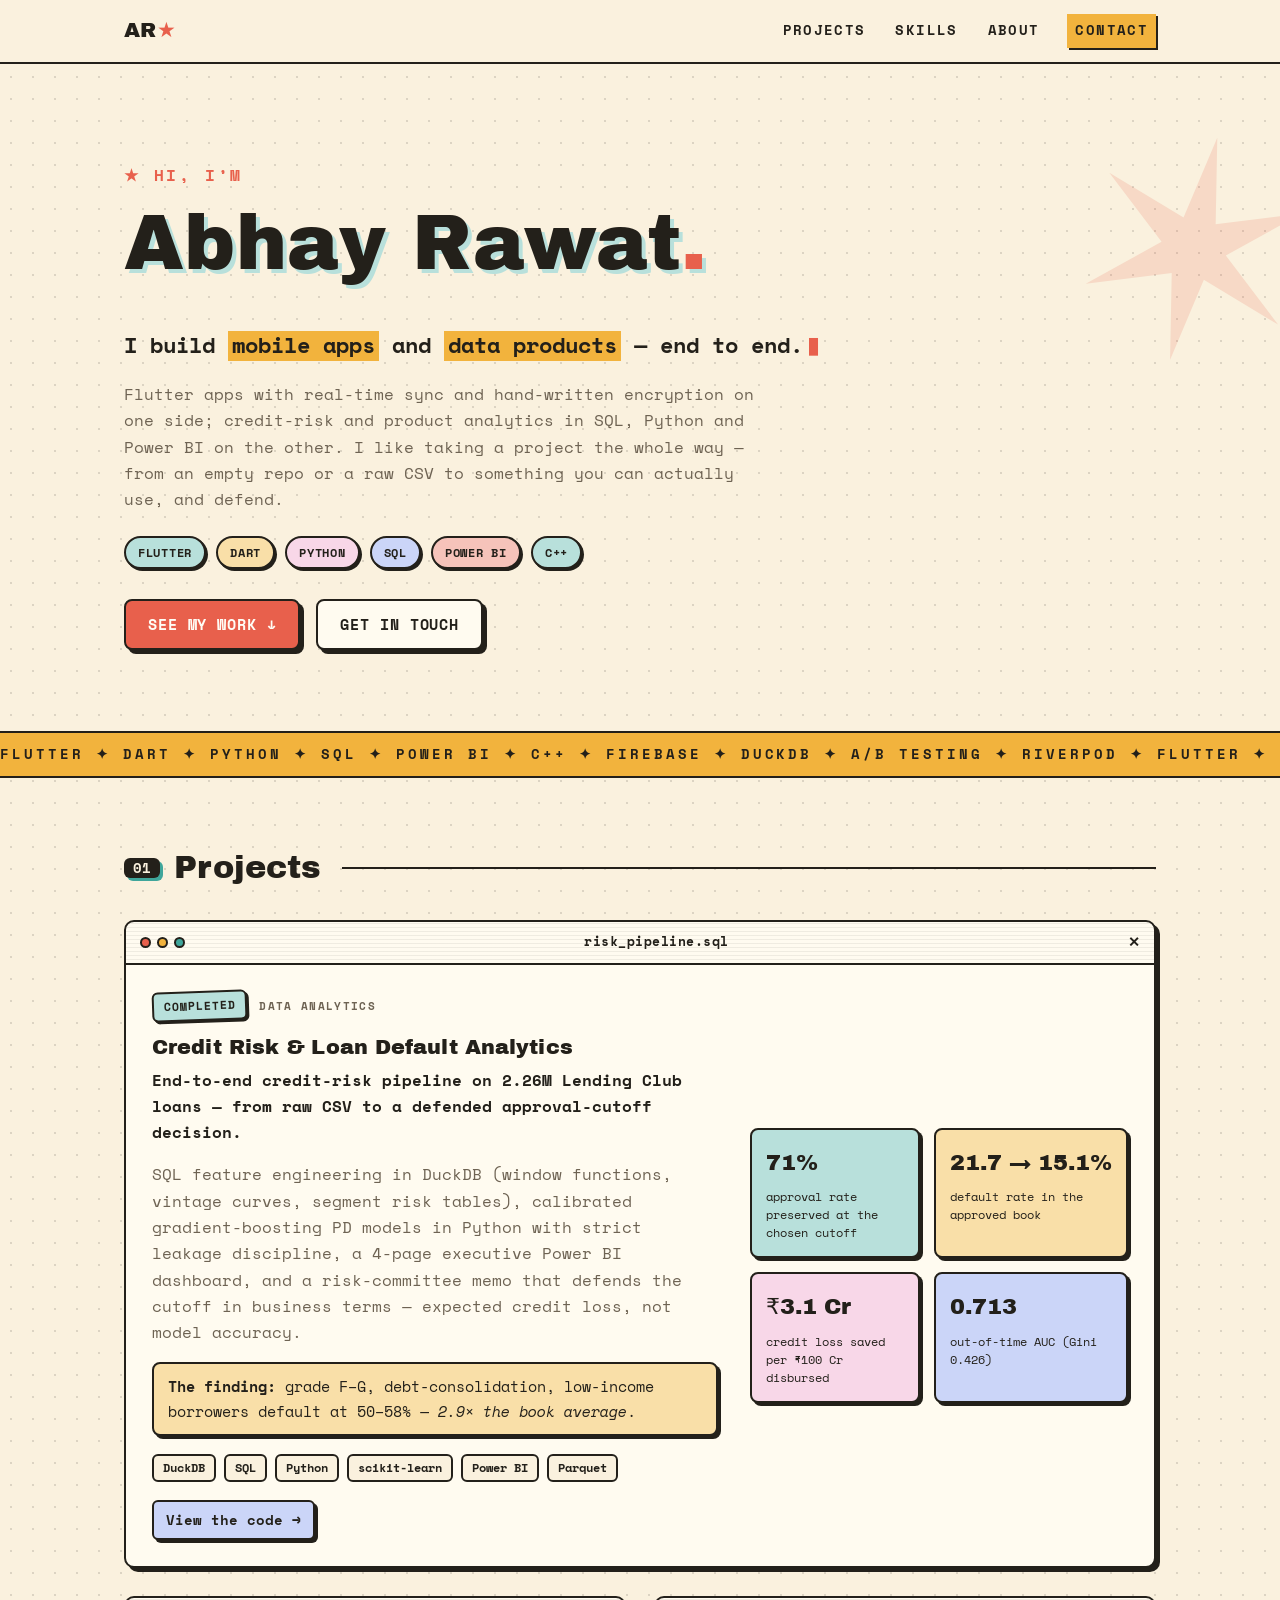
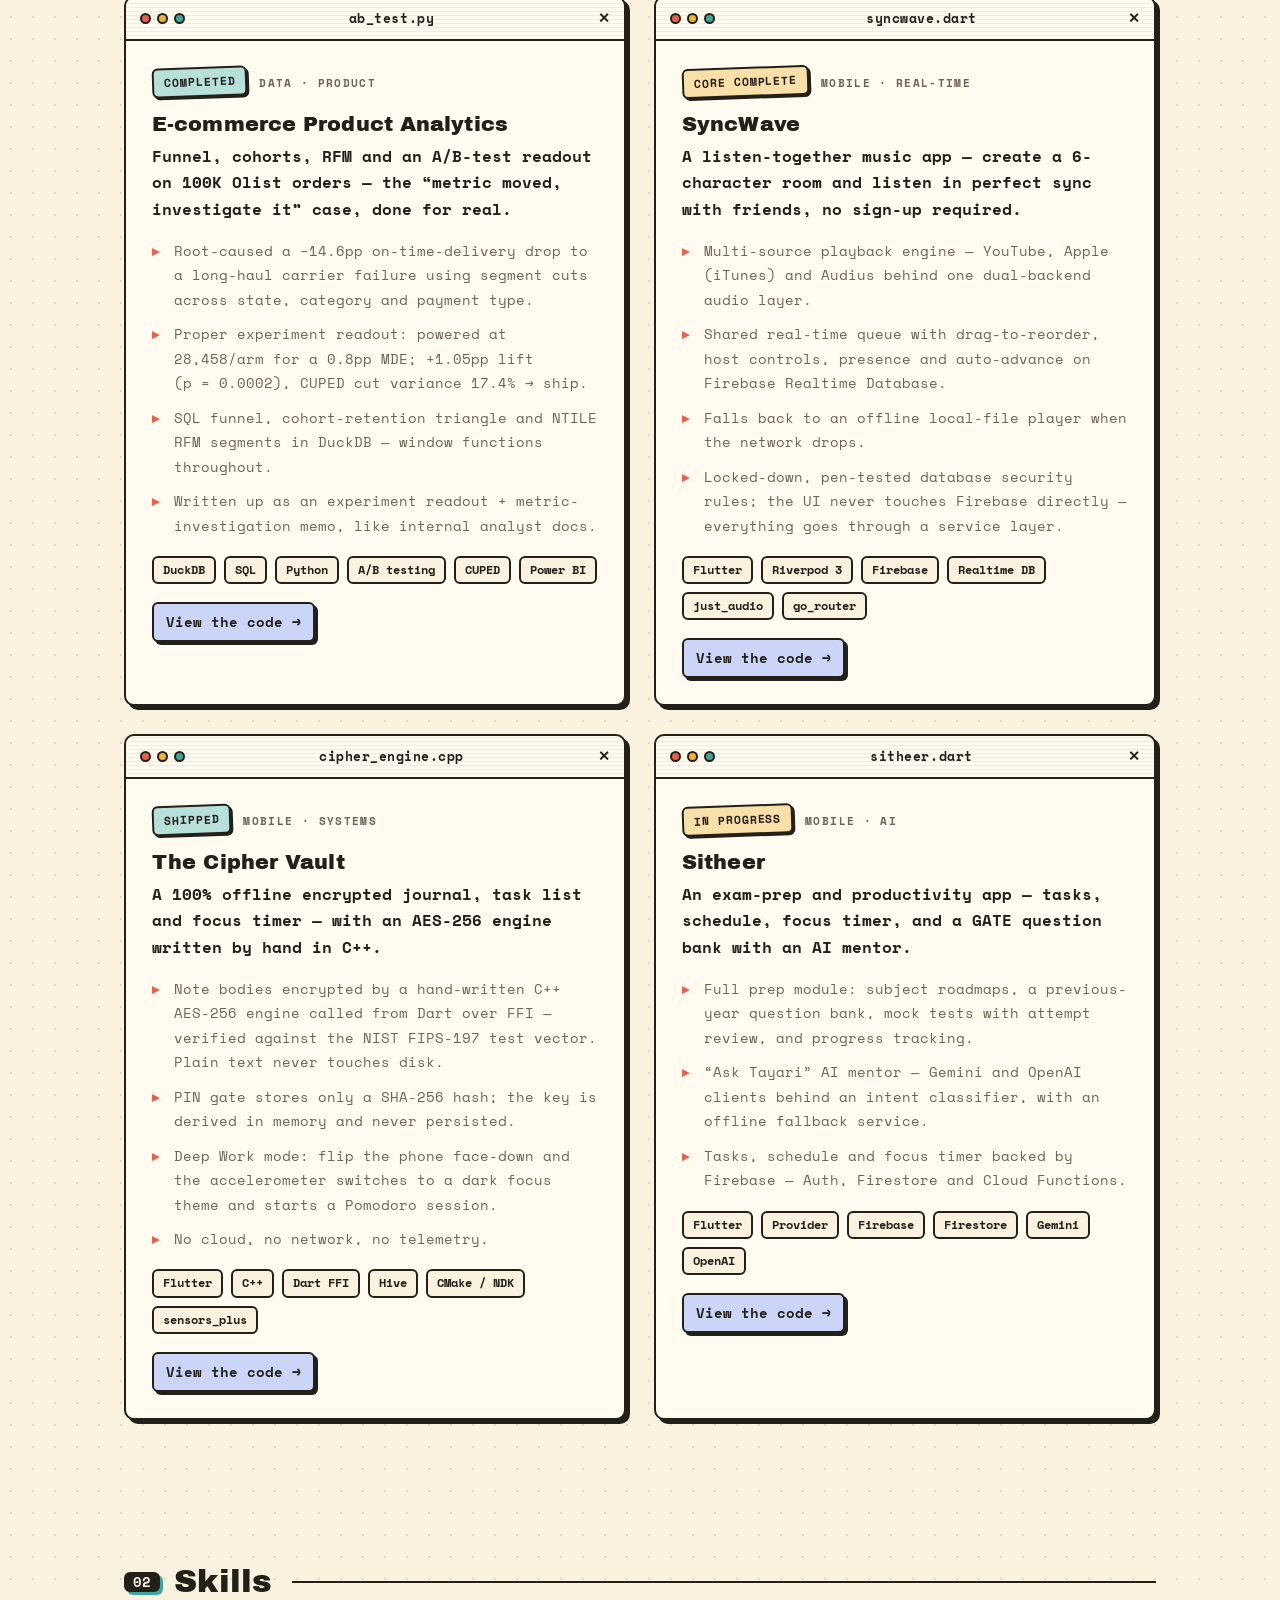
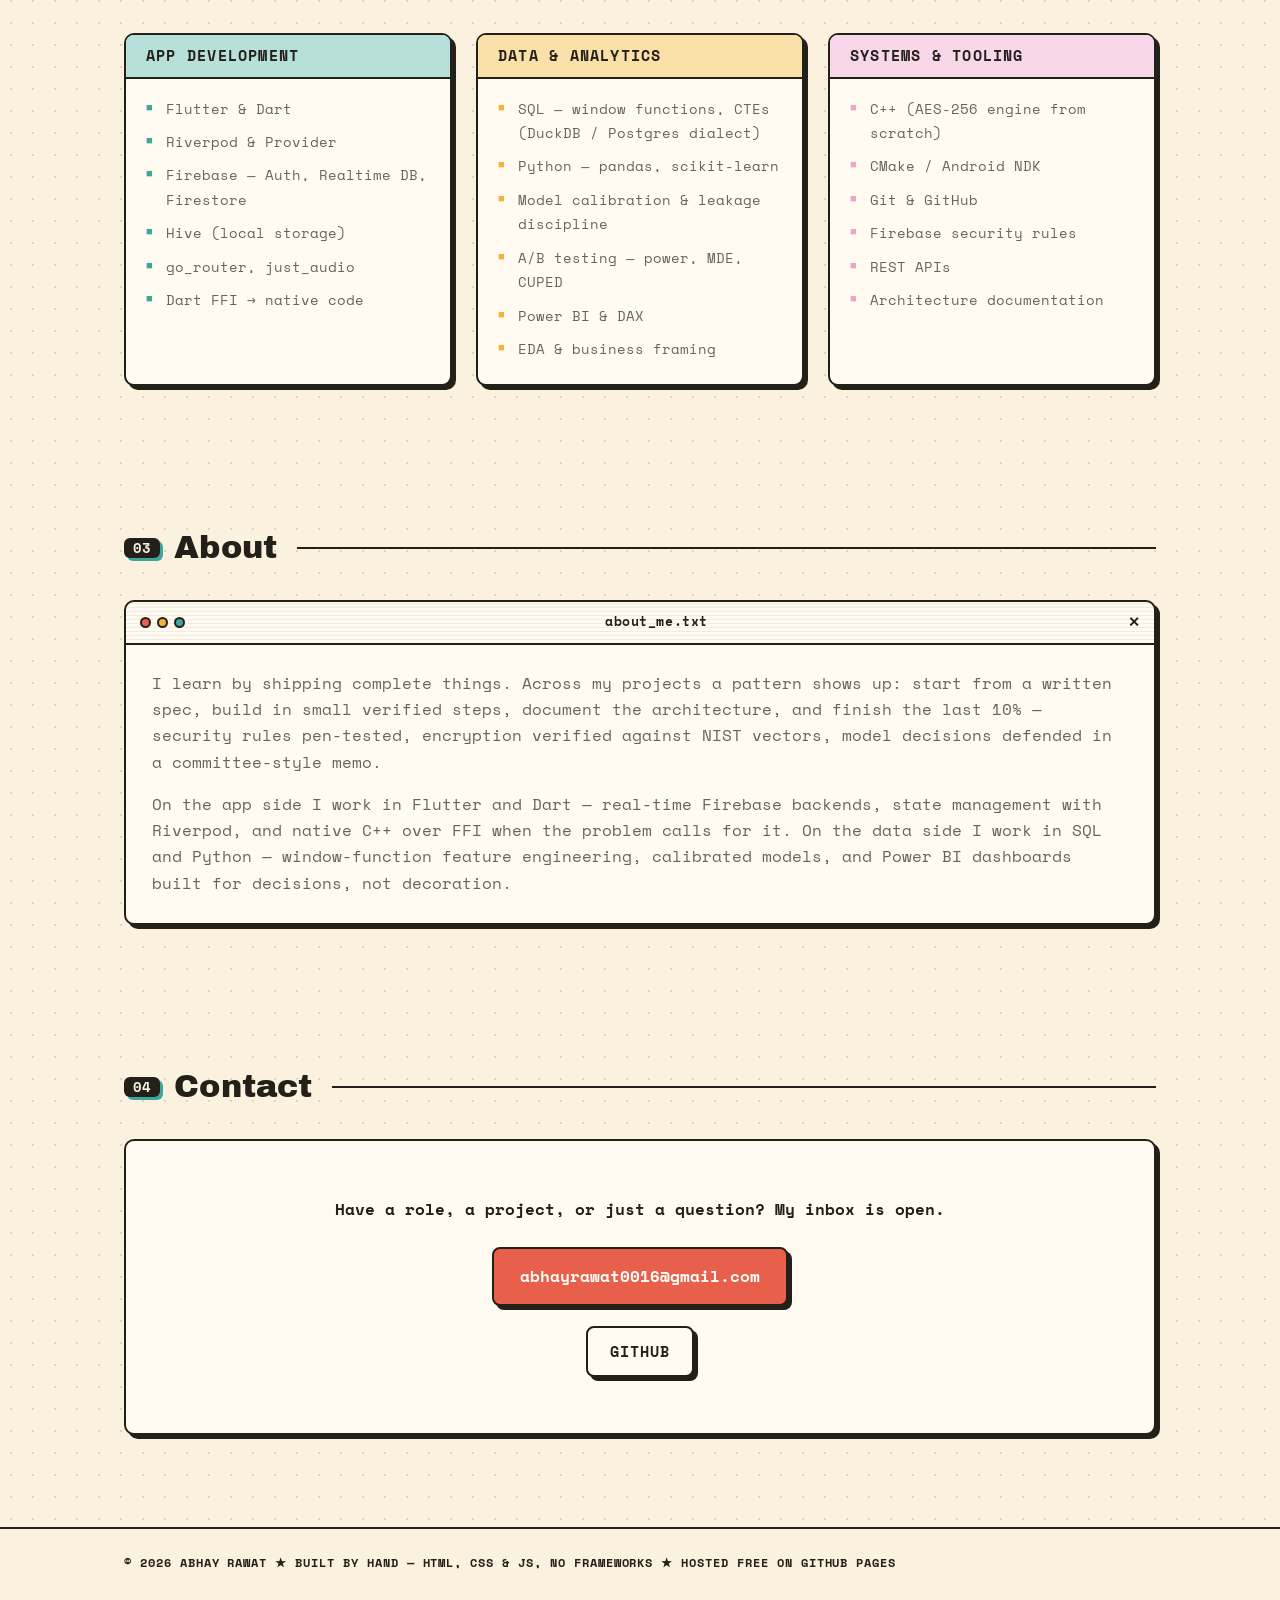
==== commit 55927a49: "Use abhayrawat0016@gmail.com as the contact email Co-Authored-By: Claude Fable 5 <noreply@anthropic." ====
--- a/index.html
+++ b/index.html
@@ -323,7 +323,7 @@
       <h2 class="section-title reveal"><span class="section-index">04</span> Contact</h2>
       <div class="contact-box reveal">
         <p class="contact-lead">Have a role, a project, or just a question? My inbox is open.</p>
-        <a class="btn btn-primary btn-lg" href="mailto:heisenbergwaltuh25@gmail.com">heisenbergwaltuh25@gmail.com</a>
+        <a class="btn btn-primary btn-lg" href="mailto:abhayrawat0016@gmail.com">abhayrawat0016@gmail.com</a>
         <div class="contact-links">
           <a class="btn btn-ghost" href="https://github.com/licherover9000" target="_blank" rel="noopener">GitHub</a>
           <!-- TODO(Abhay): add your LinkedIn, then uncomment:
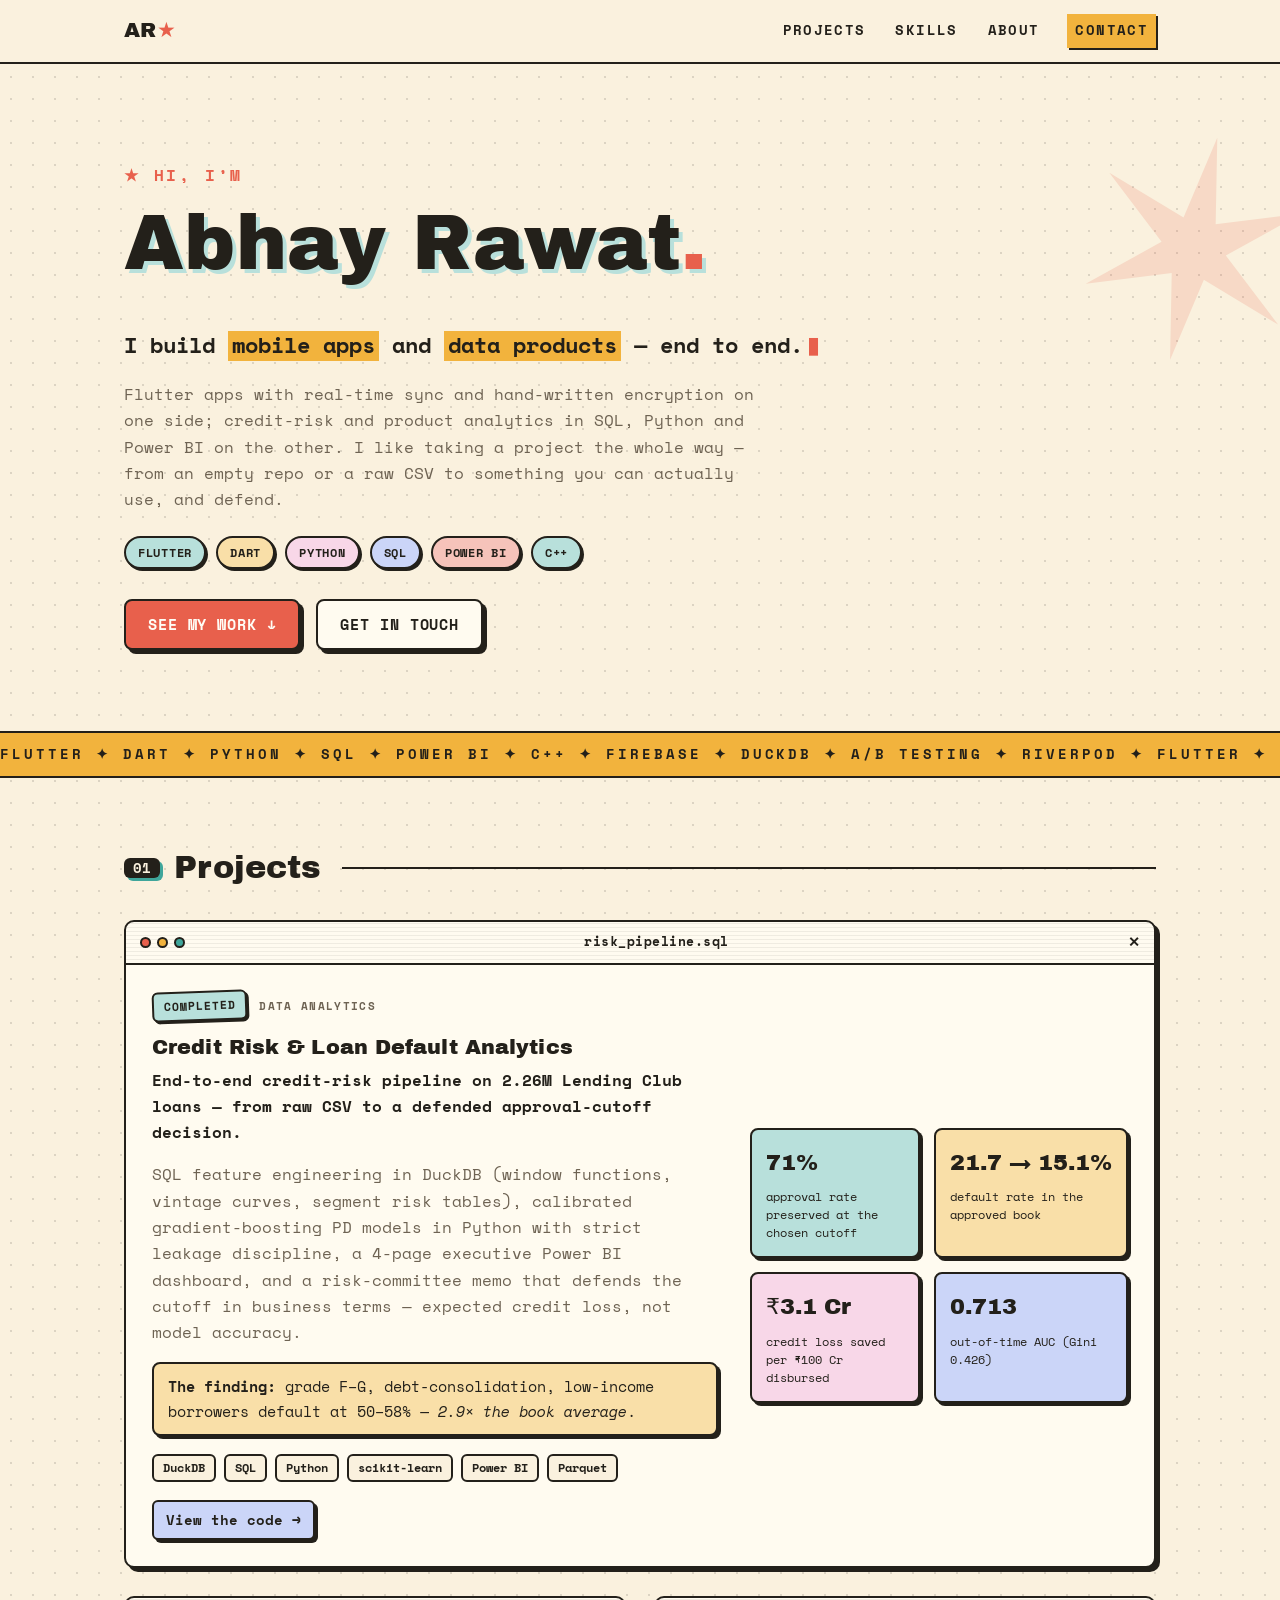
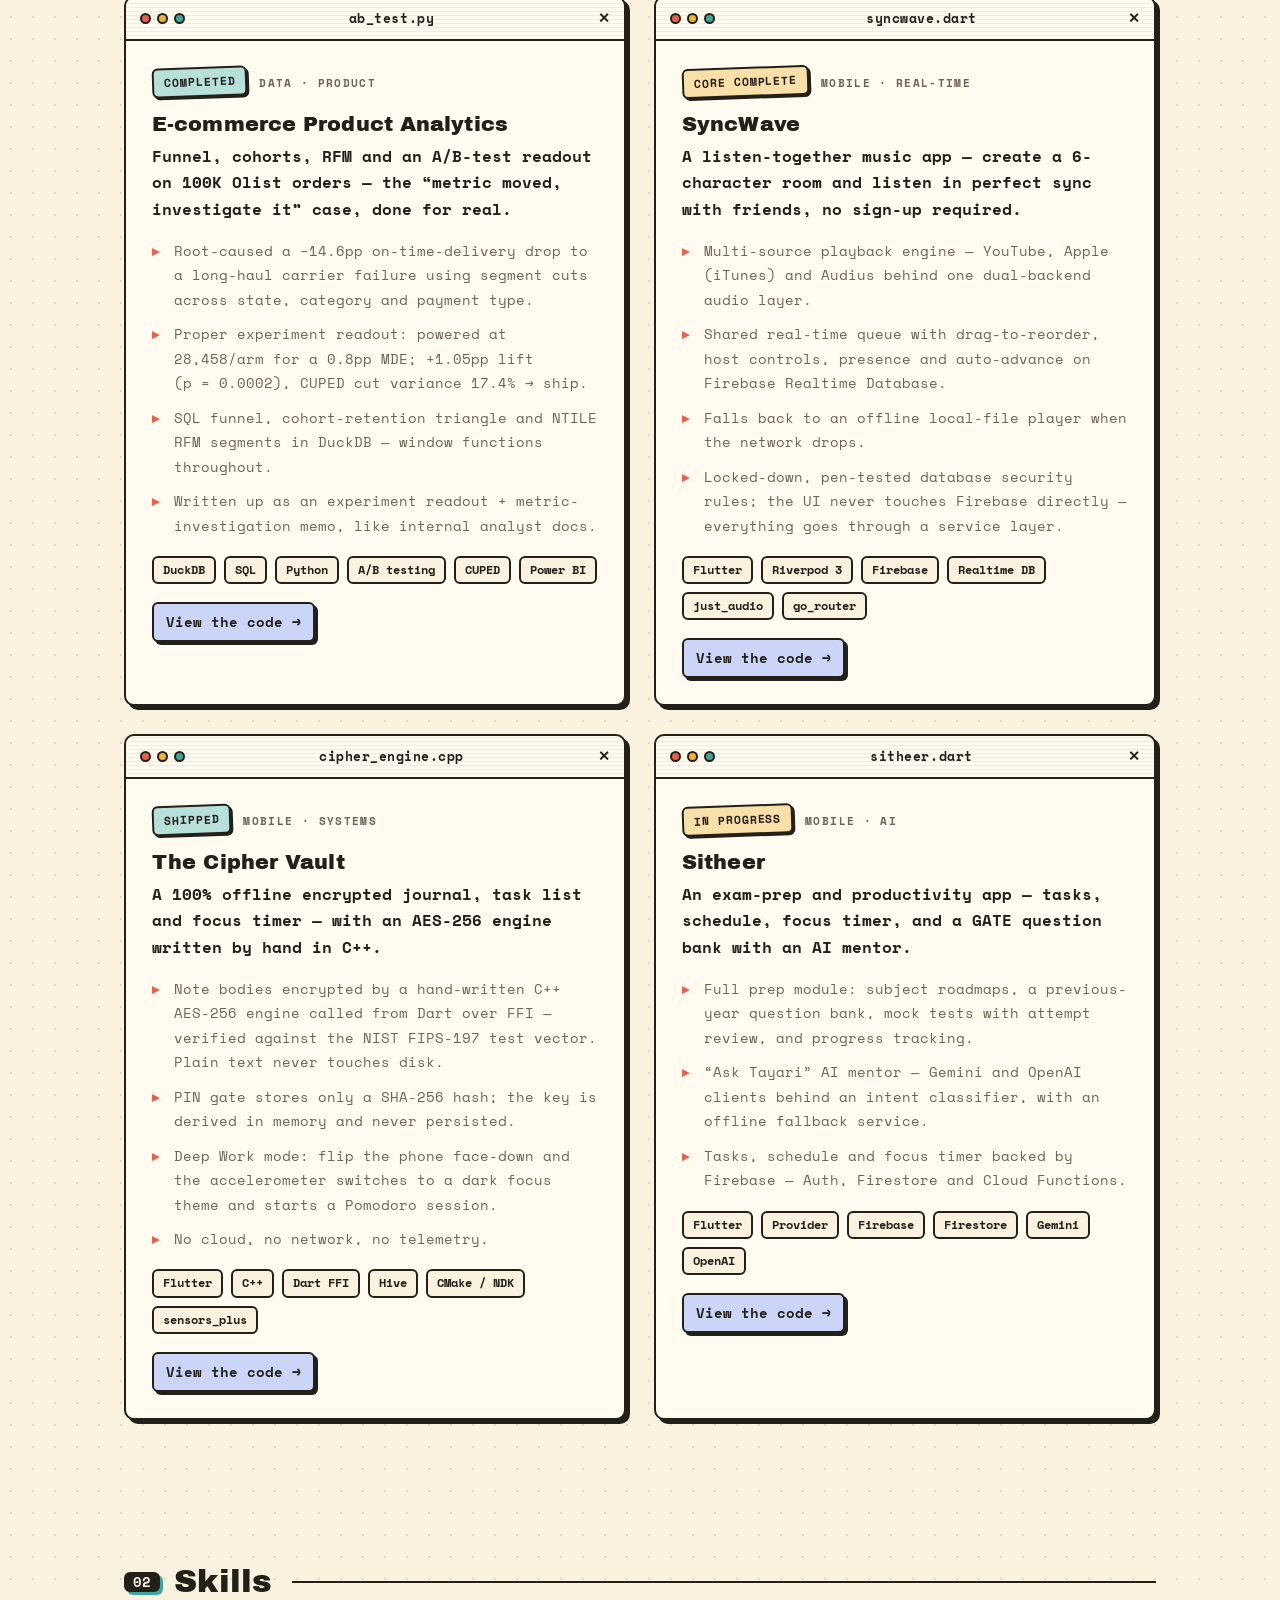
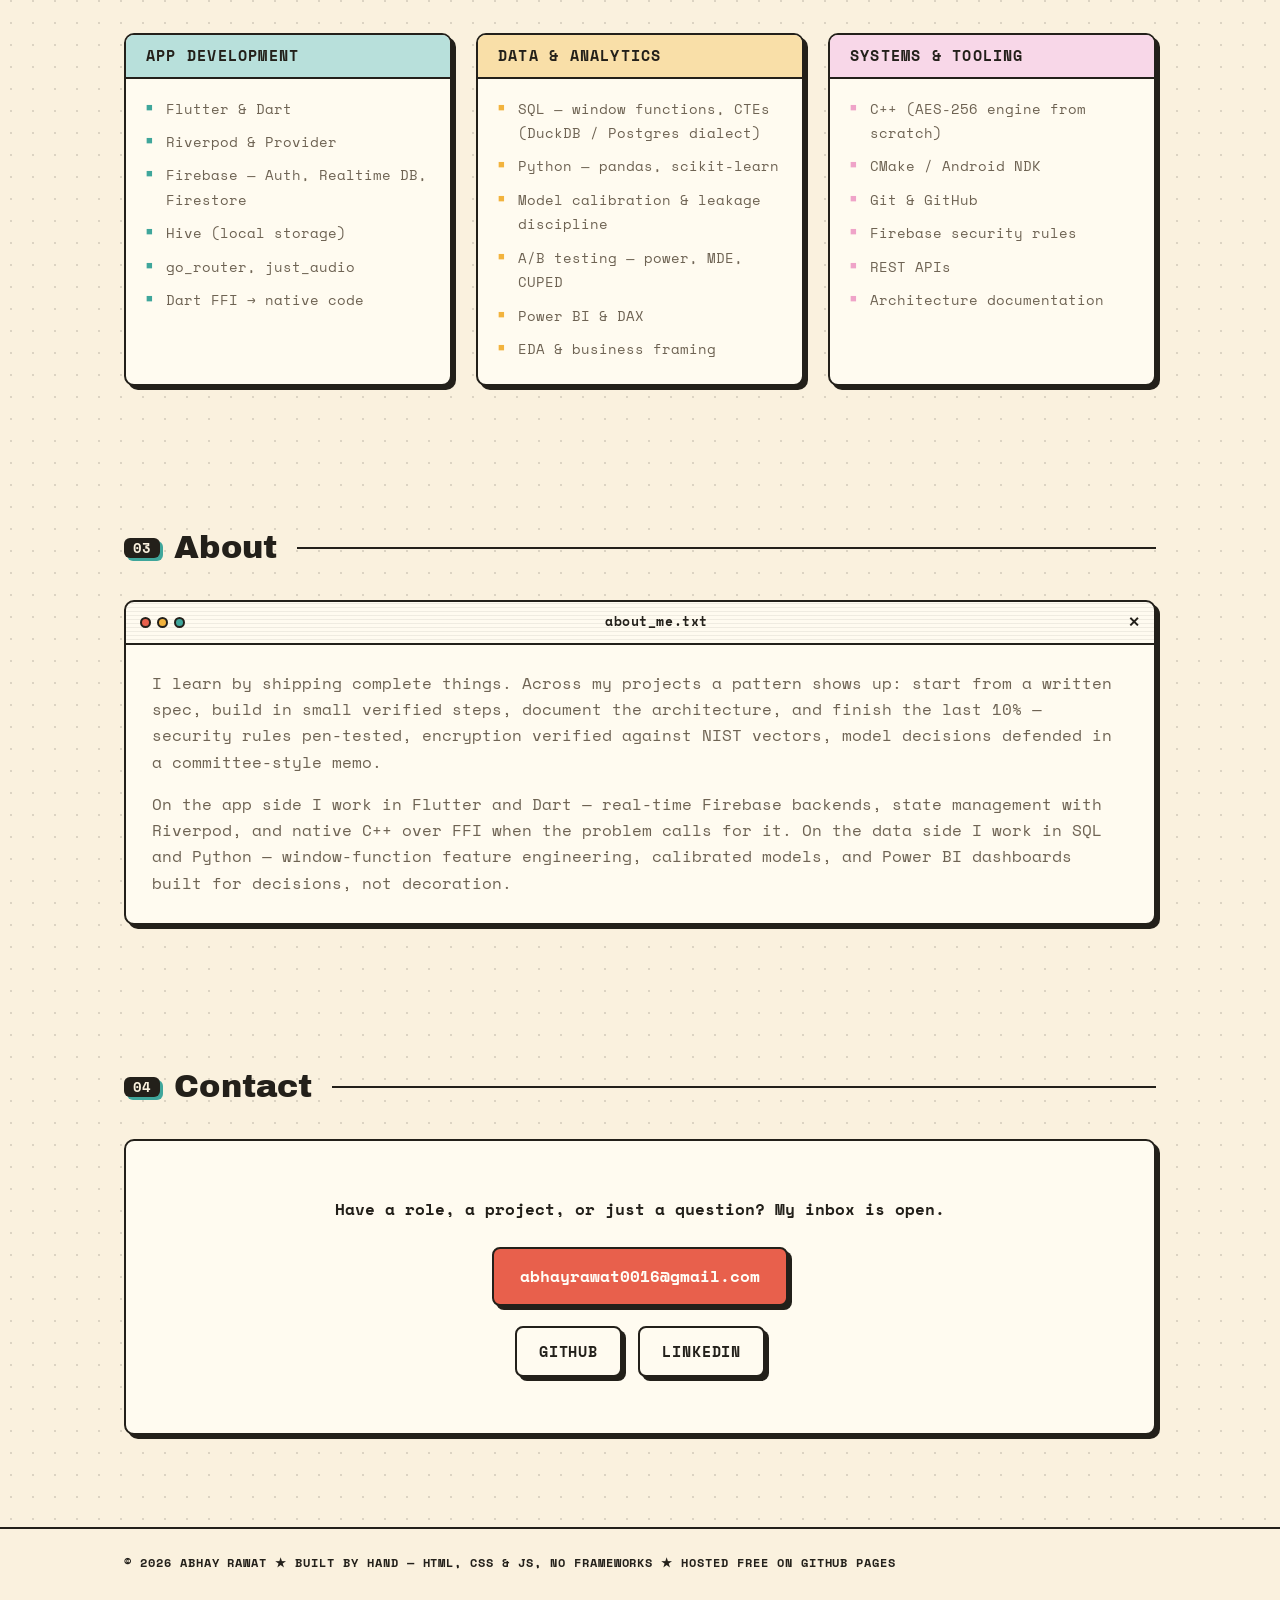
==== commit b324aa5d: "Add LinkedIn button to Contact section Co-Authored-By: Claude Fable 5 <noreply@anthropic.com>" ====
--- a/index.html
+++ b/index.html
@@ -326,9 +326,7 @@
         <a class="btn btn-primary btn-lg" href="mailto:abhayrawat0016@gmail.com">abhayrawat0016@gmail.com</a>
         <div class="contact-links">
           <a class="btn btn-ghost" href="https://github.com/licherover9000" target="_blank" rel="noopener">GitHub</a>
-          <!-- TODO(Abhay): add your LinkedIn, then uncomment:
-          <a class="btn btn-ghost" href="https://www.linkedin.com/in/YOUR-HANDLE">LinkedIn</a>
-          -->
+          <a class="btn btn-ghost" href="https://www.linkedin.com/in/abhayrawat1901" target="_blank" rel="noopener">LinkedIn</a>
         </div>
       </div>
     </section>
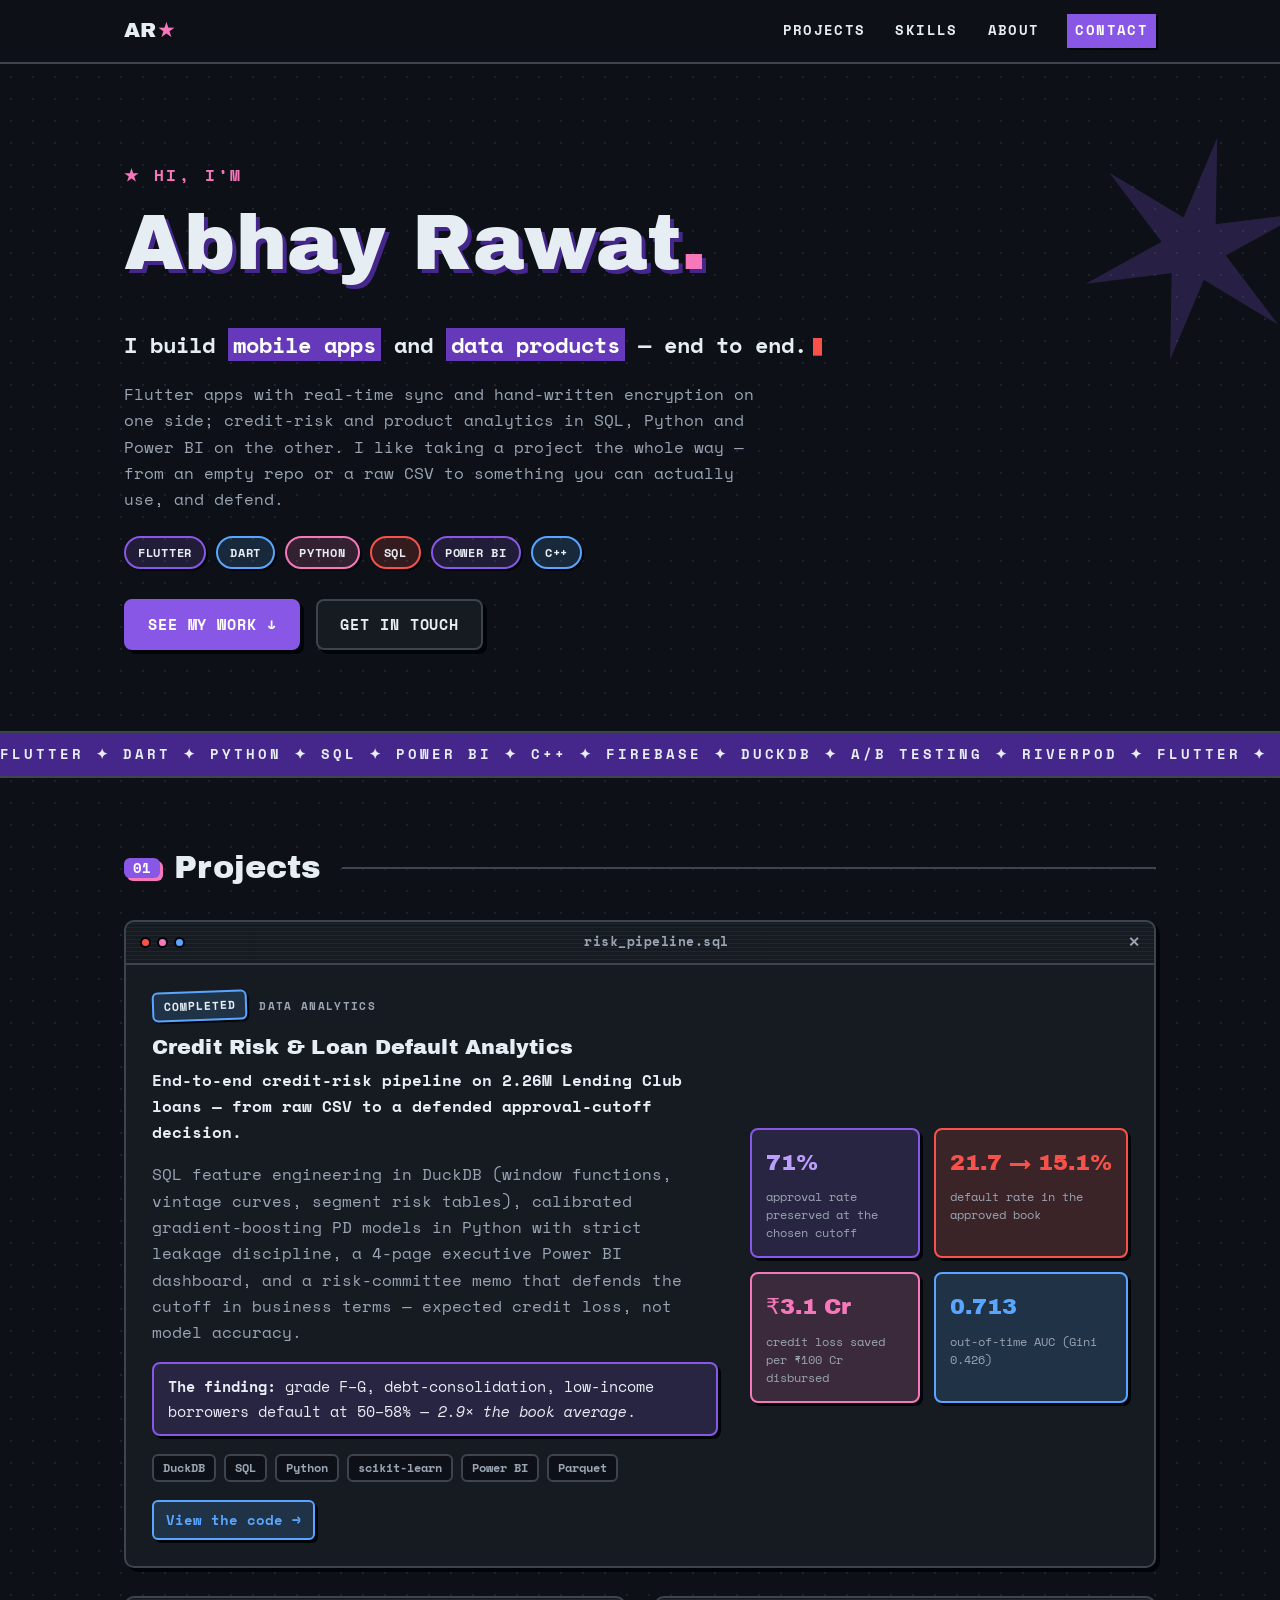
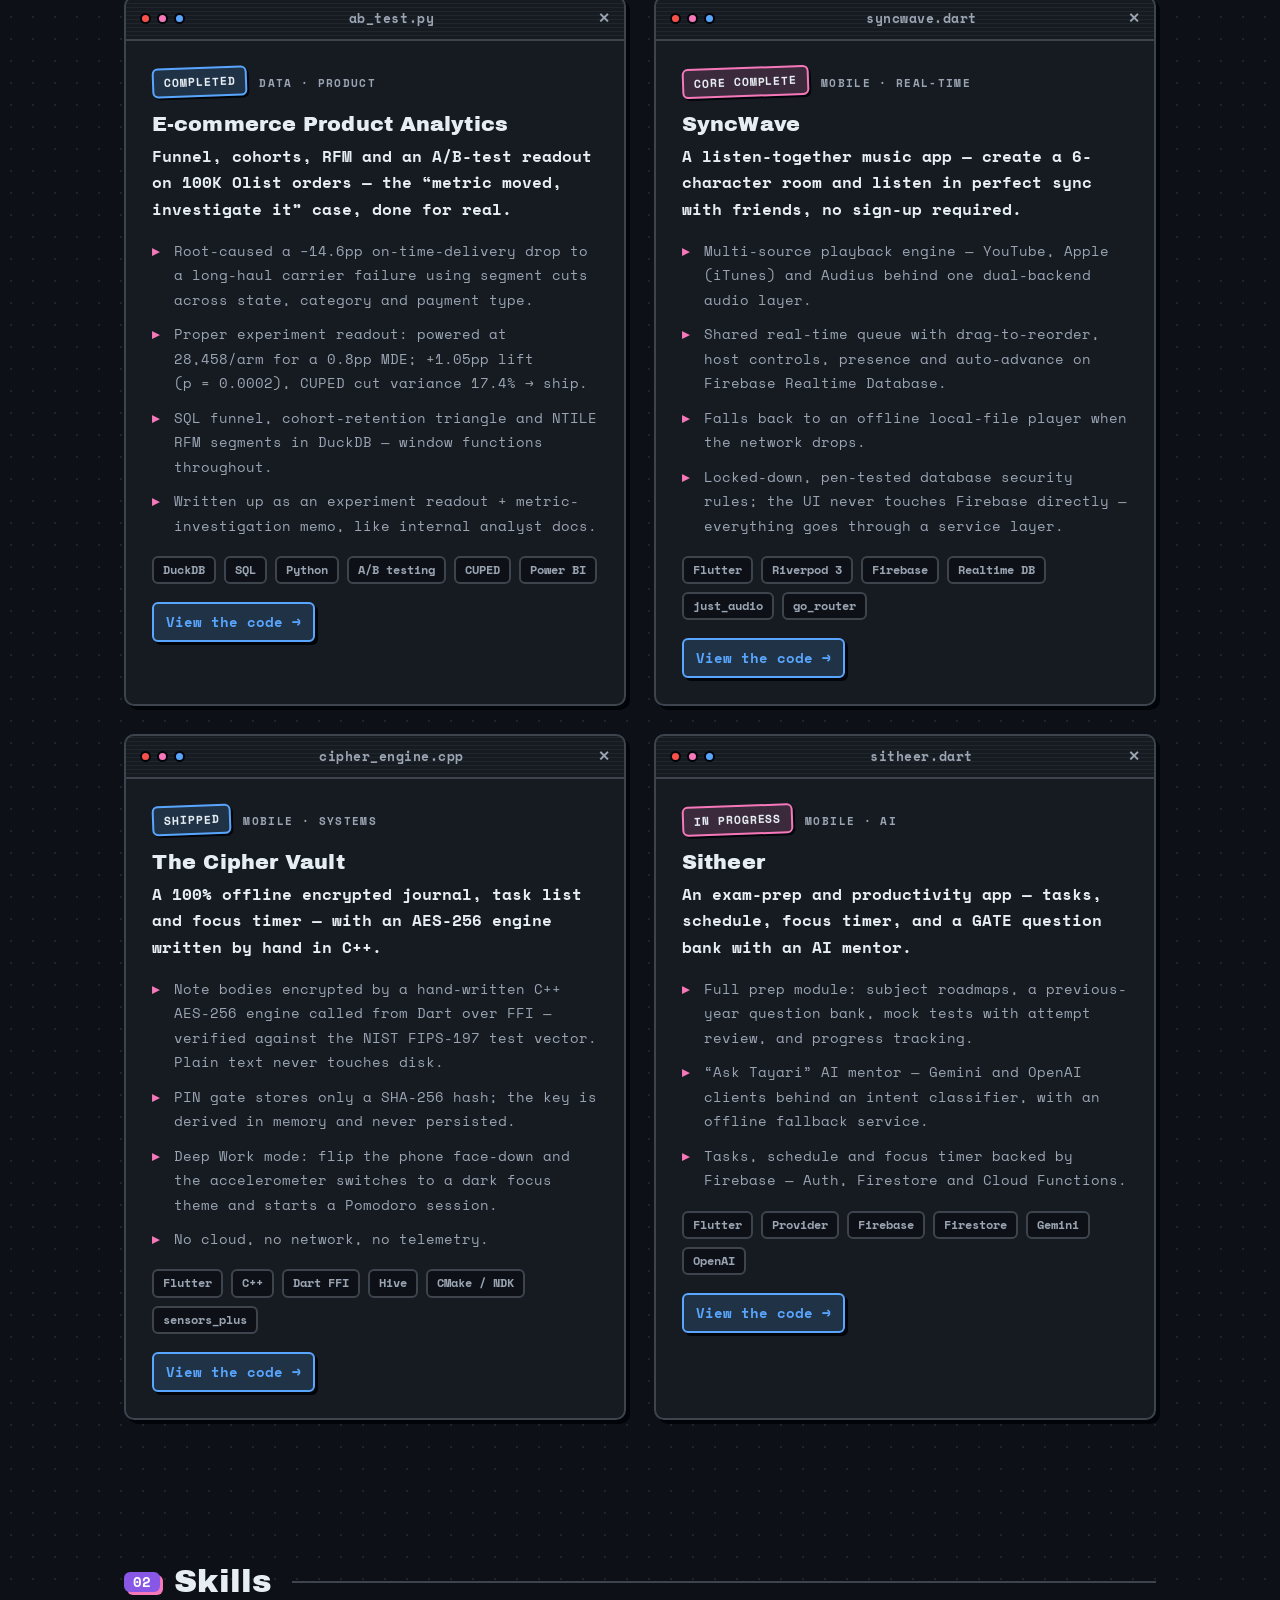
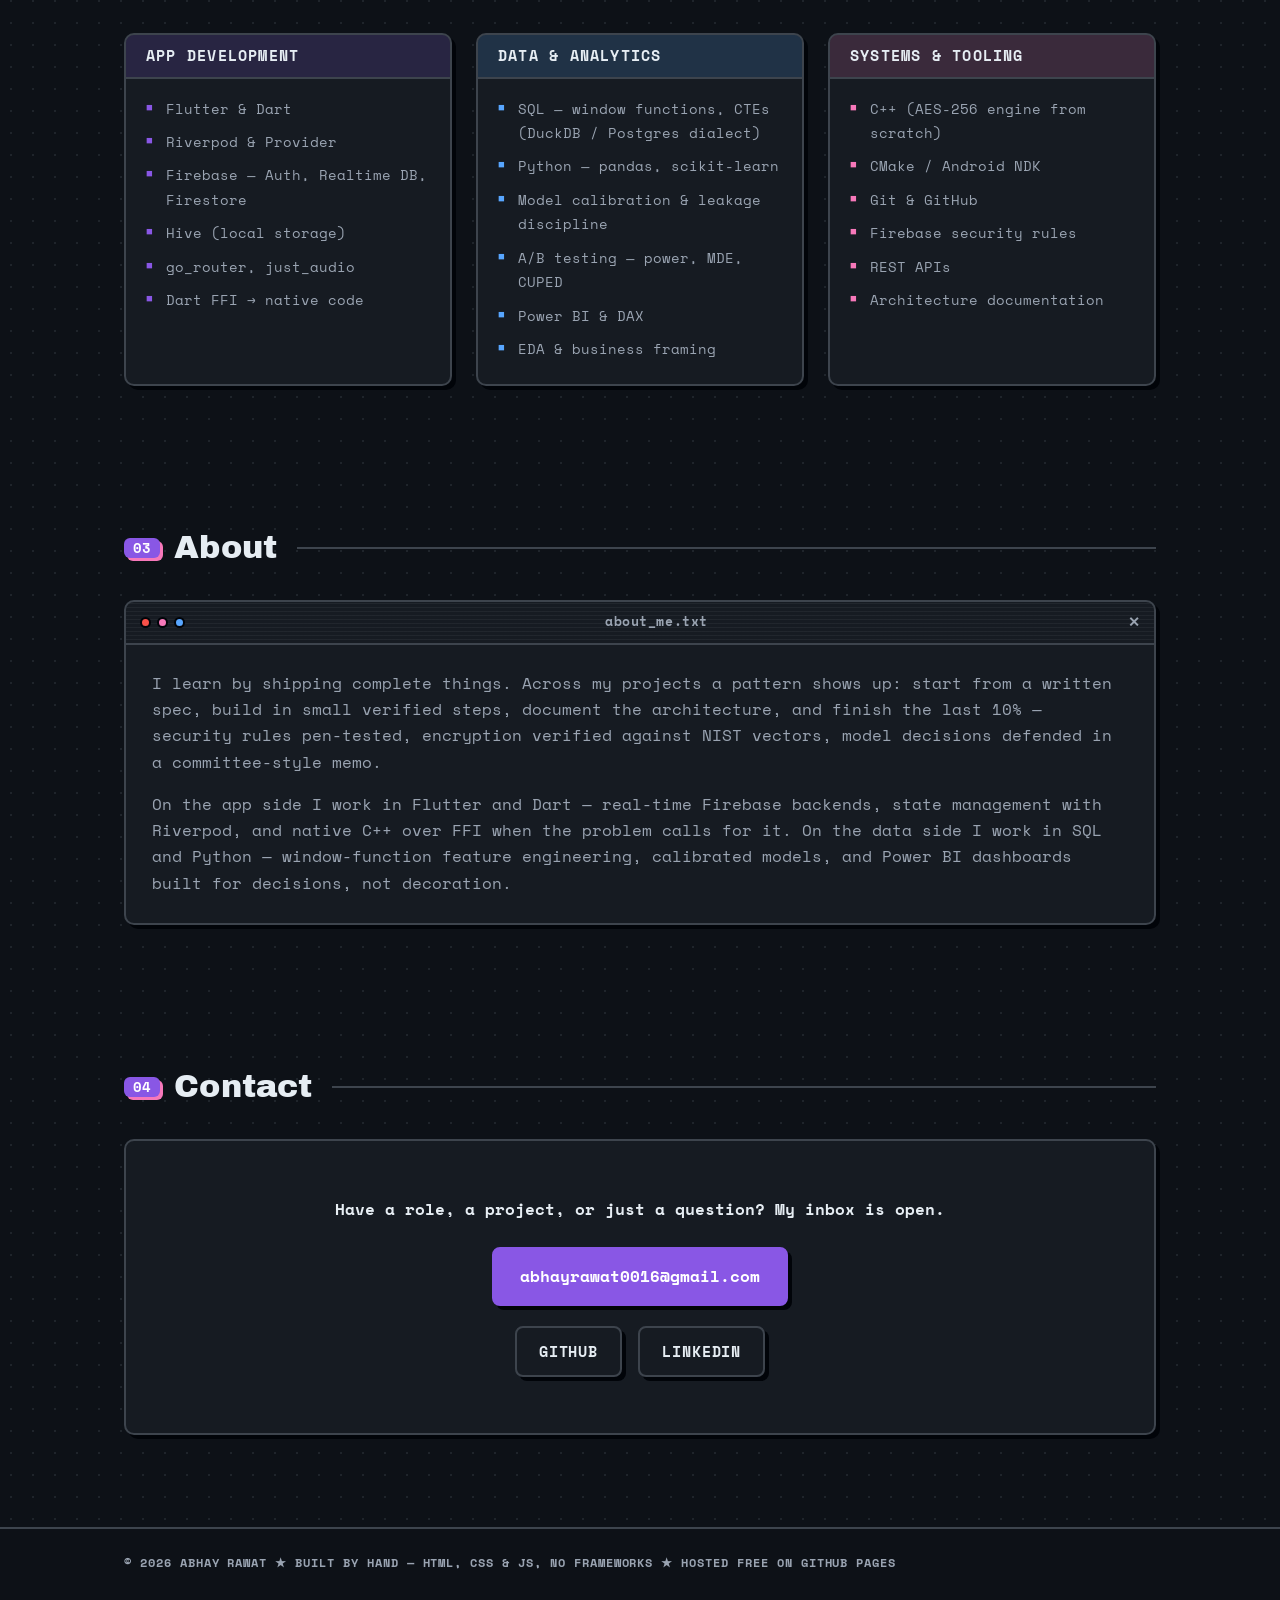
==== commit 90e02a13: "Recolor: retro-dark GitHub palette (purple/red/pink/blue) Swap the cream retro-light theme for GitHu" ====
--- a/index.html
+++ b/index.html
@@ -8,7 +8,8 @@
   <meta property="og:title" content="Abhay Rawat — Flutter Developer &amp; Data Analyst">
   <meta property="og:description" content="Five projects: mobile apps that sync in real time, an AES-256 engine written from scratch, and analytics pipelines spanning 2.26M loans and 100K e-commerce orders.">
   <meta property="og:type" content="website">
-  <link rel="icon" href="data:image/svg+xml,%3Csvg xmlns='http://www.w3.org/2000/svg' viewBox='0 0 64 64'%3E%3Crect x='2' y='2' width='60' height='60' rx='10' fill='%23FAF1DE' stroke='%2323201A' stroke-width='4'/%3E%3Ctext x='32' y='43' font-family='Arial Black, sans-serif' font-size='26' font-weight='900' fill='%2323201A' text-anchor='middle'%3EAR%3C/text%3E%3C/svg%3E">
+  <meta name="theme-color" content="#0d1117">
+  <link rel="icon" href="data:image/svg+xml,%3Csvg xmlns='http://www.w3.org/2000/svg' viewBox='0 0 64 64'%3E%3Crect x='2' y='2' width='60' height='60' rx='10' fill='%230d1117' stroke='%238957e5' stroke-width='4'/%3E%3Ctext x='32' y='43' font-family='Arial Black, sans-serif' font-size='26' font-weight='900' fill='%23e6edf3' text-anchor='middle'%3EAR%3C/text%3E%3C/svg%3E">
   <link rel="preconnect" href="https://fonts.googleapis.com">
   <link rel="preconnect" href="https://fonts.gstatic.com" crossorigin>
   <link href="https://fonts.googleapis.com/css2?family=Archivo+Black&family=Space+Mono:wght@400;700&display=swap" rel="stylesheet">
@@ -46,12 +47,12 @@
           something you can actually use, and defend.
         </p>
         <div class="hero-chips reveal" aria-label="Core technologies">
-          <span class="chip chip-teal">Flutter</span>
-          <span class="chip chip-yellow">Dart</span>
+          <span class="chip chip-purple">Flutter</span>
+          <span class="chip chip-blue">Dart</span>
           <span class="chip chip-pink">Python</span>
-          <span class="chip chip-blue">SQL</span>
-          <span class="chip chip-coral">Power BI</span>
-          <span class="chip chip-teal">C++</span>
+          <span class="chip chip-red">SQL</span>
+          <span class="chip chip-purple">Power BI</span>
+          <span class="chip chip-blue">C++</span>
         </div>
         <div class="hero-cta reveal">
           <a class="btn btn-primary" href="#projects">See my work ↓</a>
@@ -75,7 +76,7 @@
       <!-- Flagship: credit risk -->
       <article class="window card-feature reveal">
         <div class="window-bar">
-          <span class="win-dots" aria-hidden="true"><i class="dot-coral"></i><i class="dot-yellow"></i><i class="dot-teal"></i></span>
+          <span class="win-dots" aria-hidden="true"><i class="dot-red"></i><i class="dot-pink"></i><i class="dot-blue"></i></span>
           <span class="win-title">risk_pipeline.sql</span>
           <span class="win-x" aria-hidden="true">✕</span>
         </div>
@@ -131,7 +132,7 @@
         <!-- E-commerce product analytics -->
         <article class="window reveal">
           <div class="window-bar">
-            <span class="win-dots" aria-hidden="true"><i class="dot-coral"></i><i class="dot-yellow"></i><i class="dot-teal"></i></span>
+            <span class="win-dots" aria-hidden="true"><i class="dot-red"></i><i class="dot-pink"></i><i class="dot-blue"></i></span>
             <span class="win-title">ab_test.py</span>
             <span class="win-x" aria-hidden="true">✕</span>
           </div>
@@ -161,7 +162,7 @@
         <!-- SyncWave -->
         <article class="window reveal">
           <div class="window-bar">
-            <span class="win-dots" aria-hidden="true"><i class="dot-coral"></i><i class="dot-yellow"></i><i class="dot-teal"></i></span>
+            <span class="win-dots" aria-hidden="true"><i class="dot-red"></i><i class="dot-pink"></i><i class="dot-blue"></i></span>
             <span class="win-title">syncwave.dart</span>
             <span class="win-x" aria-hidden="true">✕</span>
           </div>
@@ -191,7 +192,7 @@
         <!-- Cipher Vault -->
         <article class="window reveal">
           <div class="window-bar">
-            <span class="win-dots" aria-hidden="true"><i class="dot-coral"></i><i class="dot-yellow"></i><i class="dot-teal"></i></span>
+            <span class="win-dots" aria-hidden="true"><i class="dot-red"></i><i class="dot-pink"></i><i class="dot-blue"></i></span>
             <span class="win-title">cipher_engine.cpp</span>
             <span class="win-x" aria-hidden="true">✕</span>
           </div>
@@ -221,7 +222,7 @@
         <!-- Sitheer -->
         <article class="window reveal">
           <div class="window-bar">
-            <span class="win-dots" aria-hidden="true"><i class="dot-coral"></i><i class="dot-yellow"></i><i class="dot-teal"></i></span>
+            <span class="win-dots" aria-hidden="true"><i class="dot-red"></i><i class="dot-pink"></i><i class="dot-blue"></i></span>
             <span class="win-title">sitheer.dart</span>
             <span class="win-x" aria-hidden="true">✕</span>
           </div>
@@ -254,7 +255,7 @@
       <h2 class="section-title reveal"><span class="section-index">02</span> Skills</h2>
       <div class="skills-grid">
         <div class="skill-group reveal">
-          <h3 class="skill-head skill-head-teal">App Development</h3>
+          <h3 class="skill-head skill-head-purple">App Development</h3>
           <ul>
             <li>Flutter &amp; Dart</li>
             <li>Riverpod &amp; Provider</li>
@@ -265,7 +266,7 @@
           </ul>
         </div>
         <div class="skill-group reveal">
-          <h3 class="skill-head skill-head-yellow">Data &amp; Analytics</h3>
+          <h3 class="skill-head skill-head-blue">Data &amp; Analytics</h3>
           <ul>
             <li>SQL — window functions, CTEs (DuckDB / Postgres dialect)</li>
             <li>Python — pandas, scikit-learn</li>
@@ -294,7 +295,7 @@
       <h2 class="section-title reveal"><span class="section-index">03</span> About</h2>
       <article class="window reveal">
         <div class="window-bar">
-          <span class="win-dots" aria-hidden="true"><i class="dot-coral"></i><i class="dot-yellow"></i><i class="dot-teal"></i></span>
+          <span class="win-dots" aria-hidden="true"><i class="dot-red"></i><i class="dot-pink"></i><i class="dot-blue"></i></span>
           <span class="win-title">about_me.txt</span>
           <span class="win-x" aria-hidden="true">✕</span>
         </div>
--- a/styles.css
+++ b/styles.css
@@ -1,7 +1,8 @@
 /* ============================================================
    Abhay Rawat — portfolio
-   Retro light theme: cream paper, ink borders, hard shadows,
-   window-chrome cards. Plain CSS, no frameworks.
+   Retro-dark, GitHub-inspired theme: #0d1117 paper, gray-line
+   borders, hard near-black shadows, purple/red/pink/blue accents.
+   Plain CSS, no frameworks.
    ============================================================ */
 
 /* ---------- Tokens ---------- */
@@ -9,26 +10,27 @@
   --font-display: "Archivo Black", "Arial Black", sans-serif;
   --font-body: "Space Mono", "Courier New", monospace;
 
-  --paper: #FAF1DE;        /* cream background */
-  --panel: #FFFBF0;        /* card / window background */
-  --ink: #23201A;          /* near-black brown */
-  --muted: #6E6353;        /* warm grey-brown */
-
-  --coral: #E8604C;
-  --yellow: #F2B33D;
-  --teal: #3FA69B;
-  --blue: #7A8FE8;
-  --pink: #EFA3C8;
-
-  --coral-soft: #F6C3BA;
-  --yellow-soft: #F9DFA8;
-  --teal-soft: #B8E0DB;
-  --blue-soft: #CBD5F8;
-  --pink-soft: #F8D7E8;
-
-  --border: 2px solid var(--ink);
-  --shadow: 4px 4px 0 var(--ink);
-  --shadow-lg: 6px 6px 0 var(--ink);
+  --bg: #0d1117;           /* GitHub dark page background */
+  --panel: #161b22;        /* card / window background     */
+  --text: #e6edf3;         /* primary text                 */
+  --muted: #9aa4b2;        /* secondary text               */
+  --line: #3d444d;         /* borders                      */
+  --shadow-c: #010409;     /* hard-shadow color            */
+
+  --purple: #8957e5;
+  --purple-deep: #45278b;
+  --red: #f85149;
+  --pink: #f778ba;
+  --blue: #58a6ff;
+
+  --purple-tint: rgba(137, 87, 229, 0.16);
+  --red-tint: rgba(248, 81, 73, 0.16);
+  --pink-tint: rgba(247, 120, 186, 0.16);
+  --blue-tint: rgba(88, 166, 255, 0.16);
+
+  --border: 2px solid var(--line);
+  --shadow: 4px 4px 0 var(--shadow-c);
+  --shadow-lg: 6px 6px 0 var(--shadow-c);
 
   --radius: 10px;
   --container: 1080px;
@@ -44,10 +46,10 @@
   font-family: var(--font-body);
   font-size: 15.5px;
   line-height: 1.7;
-  color: var(--ink);
-  background-color: var(--paper);
-  /* dotted "graph paper" texture */
-  background-image: radial-gradient(rgba(35, 32, 26, 0.14) 1px, transparent 1.5px);
+  color: var(--text);
+  background-color: var(--bg);
+  /* faint dotted "graph paper" texture on dark */
+  background-image: radial-gradient(rgba(154, 164, 178, 0.13) 1px, transparent 1.5px);
   background-size: 22px 22px;
 }
 
@@ -57,10 +59,11 @@
   line-height: 1.12;
   margin: 0 0 0.5em;
   letter-spacing: 0.005em;
+  color: var(--text);
 }
 
 p { margin: 0 0 1em; }
-a { color: var(--ink); text-decoration-thickness: 2px; text-underline-offset: 3px; }
+a { color: var(--blue); text-decoration-thickness: 2px; text-underline-offset: 3px; }
 ul { margin: 0; }
 
 .container {
@@ -72,16 +75,16 @@
 section[id] { scroll-margin-top: 92px; }
 
 :focus-visible {
-  outline: 3px solid var(--ink);
+  outline: 3px solid var(--blue);
   outline-offset: 3px;
 }
 
-::selection { background: var(--yellow); color: var(--ink); }
+::selection { background: var(--purple); color: #ffffff; }
 
 mark {
-  background: linear-gradient(0deg, var(--yellow) 0%, var(--yellow) 92%, transparent 92%);
-  color: var(--ink);
-  padding: 0 4px;
+  background: #6639ba;
+  color: #ffffff;
+  padding: 0 5px;
 }
 
 /* ---------- Header / nav ---------- */
@@ -89,7 +92,7 @@
   position: sticky;
   top: 0;
   z-index: 50;
-  background: var(--paper);
+  background: var(--bg);
   border-bottom: var(--border);
 }
 
@@ -104,15 +107,15 @@
 .brand {
   font-family: var(--font-display);
   font-size: 1.3rem;
-  color: var(--ink);
+  color: var(--text);
   text-decoration: none;
   letter-spacing: 0.02em;
 }
-.brand-star { color: var(--coral); }
+.brand-star { color: var(--pink); }
 
 .nav-links { display: flex; gap: 26px; }
 .nav-links a {
-  color: var(--ink);
+  color: var(--text);
   font-size: 0.85rem;
   font-weight: 700;
   text-transform: uppercase;
@@ -120,10 +123,11 @@
   text-decoration: none;
   padding: 5px 2px;
 }
-.nav-links a:hover { background: var(--yellow-soft); }
+.nav-links a:hover { background: var(--purple-tint); }
 .nav-links a.active {
-  background: var(--yellow);
-  box-shadow: 2px 2px 0 var(--ink);
+  background: var(--purple);
+  color: #ffffff;
+  box-shadow: 2px 2px 0 var(--shadow-c);
   padding-inline: 8px;
 }
 
@@ -136,11 +140,11 @@
   border: var(--border);
   border-radius: 8px;
   background: var(--panel);
-  color: var(--ink);
+  color: var(--text);
   cursor: pointer;
-  box-shadow: 3px 3px 0 var(--ink);
-}
-.icon-btn:hover { transform: translate(1px, 1px); box-shadow: 2px 2px 0 var(--ink); }
+  box-shadow: 3px 3px 0 var(--shadow-c);
+}
+.icon-btn:hover { transform: translate(1px, 1px); box-shadow: 2px 2px 0 var(--shadow-c); }
 
 .nav-burger { display: none; }
 
@@ -159,15 +163,15 @@
   text-transform: uppercase;
   letter-spacing: 0.06em;
   text-decoration: none;
-  color: var(--ink);
+  color: var(--text);
   box-shadow: var(--shadow);
   transition: transform 0.1s ease, box-shadow 0.1s ease;
   cursor: pointer;
 }
-.btn:hover { transform: translate(2px, 2px); box-shadow: 2px 2px 0 var(--ink); }
+.btn:hover { transform: translate(2px, 2px); box-shadow: 2px 2px 0 var(--shadow-c); }
 .btn:active { transform: translate(4px, 4px); box-shadow: none; }
 
-.btn-primary { background: var(--coral); color: #FFFDF6; }
+.btn-primary { background: var(--purple); border-color: var(--purple); color: #ffffff; }
 .btn-ghost { background: var(--panel); }
 .btn-lg { padding: 14px 26px; font-size: 1rem; text-transform: none; letter-spacing: 0; }
 
@@ -181,8 +185,8 @@
   top: 30px;
   font-size: 300px;
   line-height: 1;
-  color: var(--coral);
-  opacity: 0.16;
+  color: var(--purple);
+  opacity: 0.22;
   transform: rotate(12deg);
   pointer-events: none;
 }
@@ -197,16 +201,16 @@
   font-weight: 700;
   text-transform: uppercase;
   letter-spacing: 0.18em;
-  color: var(--coral);
+  color: var(--pink);
   margin-bottom: 12px;
 }
 
 .hero-name {
   font-size: clamp(2.7rem, 8vw, 4.8rem);
   letter-spacing: 0.005em;
-  text-shadow: 4px 4px 0 var(--teal-soft);
-}
-.hero-dot { color: var(--coral); }
+  text-shadow: 4px 4px 0 var(--purple-deep);
+}
+.hero-dot { color: var(--pink); }
 
 .hero-tagline {
   font-size: clamp(1.05rem, 2.6vw, 1.4rem);
@@ -217,7 +221,7 @@
 /* blinking terminal cursor */
 .cursor::after {
   content: "▮";
-  color: var(--coral);
+  color: var(--red);
   margin-left: 4px;
   animation: blink 1.1s steps(2, start) infinite;
 }
@@ -235,14 +239,14 @@
   padding: 4px 12px;
   border: var(--border);
   border-radius: 999px;
-  box-shadow: 2px 2px 0 var(--ink);
+  box-shadow: 2px 2px 0 var(--shadow-c);
   background: var(--panel);
-}
-.chip-teal   { background: var(--teal-soft); }
-.chip-yellow { background: var(--yellow-soft); }
-.chip-pink   { background: var(--pink-soft); }
-.chip-blue   { background: var(--blue-soft); }
-.chip-coral  { background: var(--coral-soft); }
+  color: var(--text);
+}
+.chip-purple { background: var(--purple-tint); border-color: var(--purple); }
+.chip-blue   { background: var(--blue-tint);   border-color: var(--blue); }
+.chip-pink   { background: var(--pink-tint);   border-color: var(--pink); }
+.chip-red    { background: var(--red-tint);    border-color: var(--red); }
 
 .hero-cta { display: flex; flex-wrap: wrap; gap: 16px; }
 
@@ -250,7 +254,8 @@
 .marquee {
   border-top: var(--border);
   border-bottom: var(--border);
-  background: var(--yellow);
+  background: var(--purple-deep);
+  color: #e6edf3;
   overflow: hidden;
 }
 .marquee-track {
@@ -281,17 +286,17 @@
   font-family: var(--font-body);
   font-size: 0.9rem;
   font-weight: 700;
-  background: var(--ink);
-  color: var(--paper);
+  background: var(--purple);
+  color: #ffffff;
   padding: 2px 9px;
   border-radius: 6px;
-  box-shadow: 3px 3px 0 var(--teal);
+  box-shadow: 3px 3px 0 var(--pink);
 }
 .section-title::after {
   content: "";
   flex: 1;
   height: 2px;
-  background: var(--ink);
+  background: var(--line);
   margin-left: 6px;
 }
 
@@ -315,7 +320,7 @@
   background:
     repeating-linear-gradient(0deg,
       transparent 0 3px,
-      rgba(35, 32, 26, 0.07) 3px 4px);
+      rgba(230, 237, 243, 0.05) 3px 4px);
 }
 
 .win-dots { display: inline-flex; gap: 6px; }
@@ -323,22 +328,23 @@
   width: 11px;
   height: 11px;
   border-radius: 50%;
-  border: 2px solid var(--ink);
+  border: 2px solid var(--shadow-c);
   display: inline-block;
 }
-.dot-coral  { background: var(--coral); }
-.dot-yellow { background: var(--yellow); }
-.dot-teal   { background: var(--teal); }
+.dot-red  { background: var(--red); }
+.dot-pink { background: var(--pink); }
+.dot-blue { background: var(--blue); }
 
 .win-title {
   font-size: 0.8rem;
   font-weight: 700;
   letter-spacing: 0.04em;
+  color: var(--muted);
   flex: 1;
   text-align: center;
 }
 
-.win-x { font-weight: 700; font-size: 0.85rem; }
+.win-x { font-weight: 700; font-size: 0.85rem; color: var(--muted); }
 
 .window-body { padding: 26px; }
 
@@ -360,11 +366,12 @@
   padding: 3px 10px;
   border: var(--border);
   border-radius: 6px;
-  box-shadow: 2px 2px 0 var(--ink);
+  box-shadow: 2px 2px 0 var(--shadow-c);
   transform: rotate(-2deg);
-}
-.status-done   { background: var(--teal-soft); }
-.status-active { background: var(--yellow-soft); }
+  color: var(--text);
+}
+.status-done   { background: var(--blue-tint); border-color: var(--blue); }
+.status-active { background: var(--pink-tint); border-color: var(--pink); }
 
 .card-domain {
   color: var(--muted);
@@ -379,10 +386,11 @@
 
 .card-finding {
   border: var(--border);
+  border-color: var(--purple);
   border-radius: 8px;
   padding: 10px 14px;
-  background: var(--yellow-soft);
-  box-shadow: 3px 3px 0 var(--ink);
+  background: var(--purple-tint);
+  box-shadow: 3px 3px 0 var(--shadow-c);
   font-size: 0.92rem;
 }
 
@@ -400,7 +408,7 @@
   content: "▸";
   position: absolute;
   left: 0;
-  color: var(--coral);
+  color: var(--pink);
   font-weight: 700;
 }
 
@@ -415,26 +423,28 @@
 .tags li {
   font-size: 0.74rem;
   font-weight: 700;
-  color: var(--ink);
-  border: 2px solid var(--ink);
+  color: var(--muted);
+  border: 2px solid var(--line);
   border-radius: 6px;
   padding: 2px 9px;
-  background: var(--paper);
+  background: var(--bg);
 }
 
 .card-link {
   display: inline-block;
   margin-top: 18px;
   font-weight: 700;
-  background: var(--blue-soft);
-  border: var(--border);
+  color: var(--blue);
+  background: var(--blue-tint);
+  border: var(--border);
+  border-color: var(--blue);
   border-radius: 6px;
-  box-shadow: 3px 3px 0 var(--ink);
+  box-shadow: 3px 3px 0 var(--shadow-c);
   padding: 6px 12px;
   text-decoration: none;
   font-size: 0.88rem;
 }
-.card-link:hover { transform: translate(2px, 2px); box-shadow: 1px 1px 0 var(--ink); }
+.card-link:hover { transform: translate(2px, 2px); box-shadow: 1px 1px 0 var(--shadow-c); }
 
 /* Feature card: text left, metrics right */
 .card-feature { margin-bottom: 28px; }
@@ -459,19 +469,24 @@
   display: flex;
   flex-direction: column;
   gap: 6px;
-  box-shadow: 3px 3px 0 var(--ink);
-}
-.metric:nth-child(1) { background: var(--teal-soft); }
-.metric:nth-child(2) { background: var(--yellow-soft); }
-.metric:nth-child(3) { background: var(--pink-soft); }
-.metric:nth-child(4) { background: var(--blue-soft); }
+  box-shadow: 3px 3px 0 var(--shadow-c);
+}
+.metric:nth-child(1) { background: var(--purple-tint); border-color: var(--purple); }
+.metric:nth-child(2) { background: var(--red-tint);    border-color: var(--red); }
+.metric:nth-child(3) { background: var(--pink-tint);   border-color: var(--pink); }
+.metric:nth-child(4) { background: var(--blue-tint);   border-color: var(--blue); }
 
 .metric-value {
   font-family: var(--font-display);
   font-size: clamp(1.1rem, 2.2vw, 1.4rem);
   white-space: nowrap;
-}
-.metric-label { font-size: 0.75rem; color: var(--ink); line-height: 1.5; }
+  color: var(--text);
+}
+.metric:nth-child(1) .metric-value { color: #bc9eff; }
+.metric:nth-child(2) .metric-value { color: var(--red); }
+.metric:nth-child(3) .metric-value { color: var(--pink); }
+.metric:nth-child(4) .metric-value { color: var(--blue); }
+.metric-label { font-size: 0.75rem; color: var(--muted); line-height: 1.5; }
 
 .card-grid {
   display: grid;
@@ -503,10 +518,11 @@
   margin: 0;
   padding: 12px 20px;
   border-bottom: var(--border);
-}
-.skill-head-teal   { background: var(--teal-soft); }
-.skill-head-yellow { background: var(--yellow-soft); }
-.skill-head-pink   { background: var(--pink-soft); }
+  color: var(--text);
+}
+.skill-head-purple { background: var(--purple-tint); }
+.skill-head-blue   { background: var(--blue-tint); }
+.skill-head-pink   { background: var(--pink-tint); }
 
 .skill-group ul {
   list-style: none;
@@ -523,9 +539,9 @@
   left: 0;
   top: 0;
   font-size: 0.7rem;
-  color: var(--teal);
-}
-.skill-group:nth-child(2) li::before { color: var(--yellow); }
+  color: var(--purple);
+}
+.skill-group:nth-child(2) li::before { color: var(--blue); }
 .skill-group:nth-child(3) li::before { color: var(--pink); }
 
 /* ---------- About ---------- */
@@ -547,12 +563,13 @@
 /* ---------- Footer ---------- */
 .site-footer {
   border-top: var(--border);
-  background: var(--paper);
+  background: var(--bg);
   padding: 24px 0 32px;
   margin-top: 20px;
   font-size: 0.75rem;
   font-weight: 700;
   letter-spacing: 0.08em;
+  color: var(--muted);
 }
 .site-footer p { margin: 0; }
 
@@ -576,7 +593,7 @@
 @media (max-width: 900px) {
   .card-feature-inner { grid-template-columns: 1fr; }
   .skills-grid { grid-template-columns: 1fr; }
-  .hero::after { font-size: 200px; opacity: 0.1; }
+  .hero::after { font-size: 200px; opacity: 0.14; }
 }
 
 @media (max-width: 720px) {
@@ -589,7 +606,7 @@
     right: 0;
     flex-direction: column;
     gap: 0;
-    background: var(--paper);
+    background: var(--bg);
     border-bottom: var(--border);
     padding: 8px 24px 14px;
     display: none;
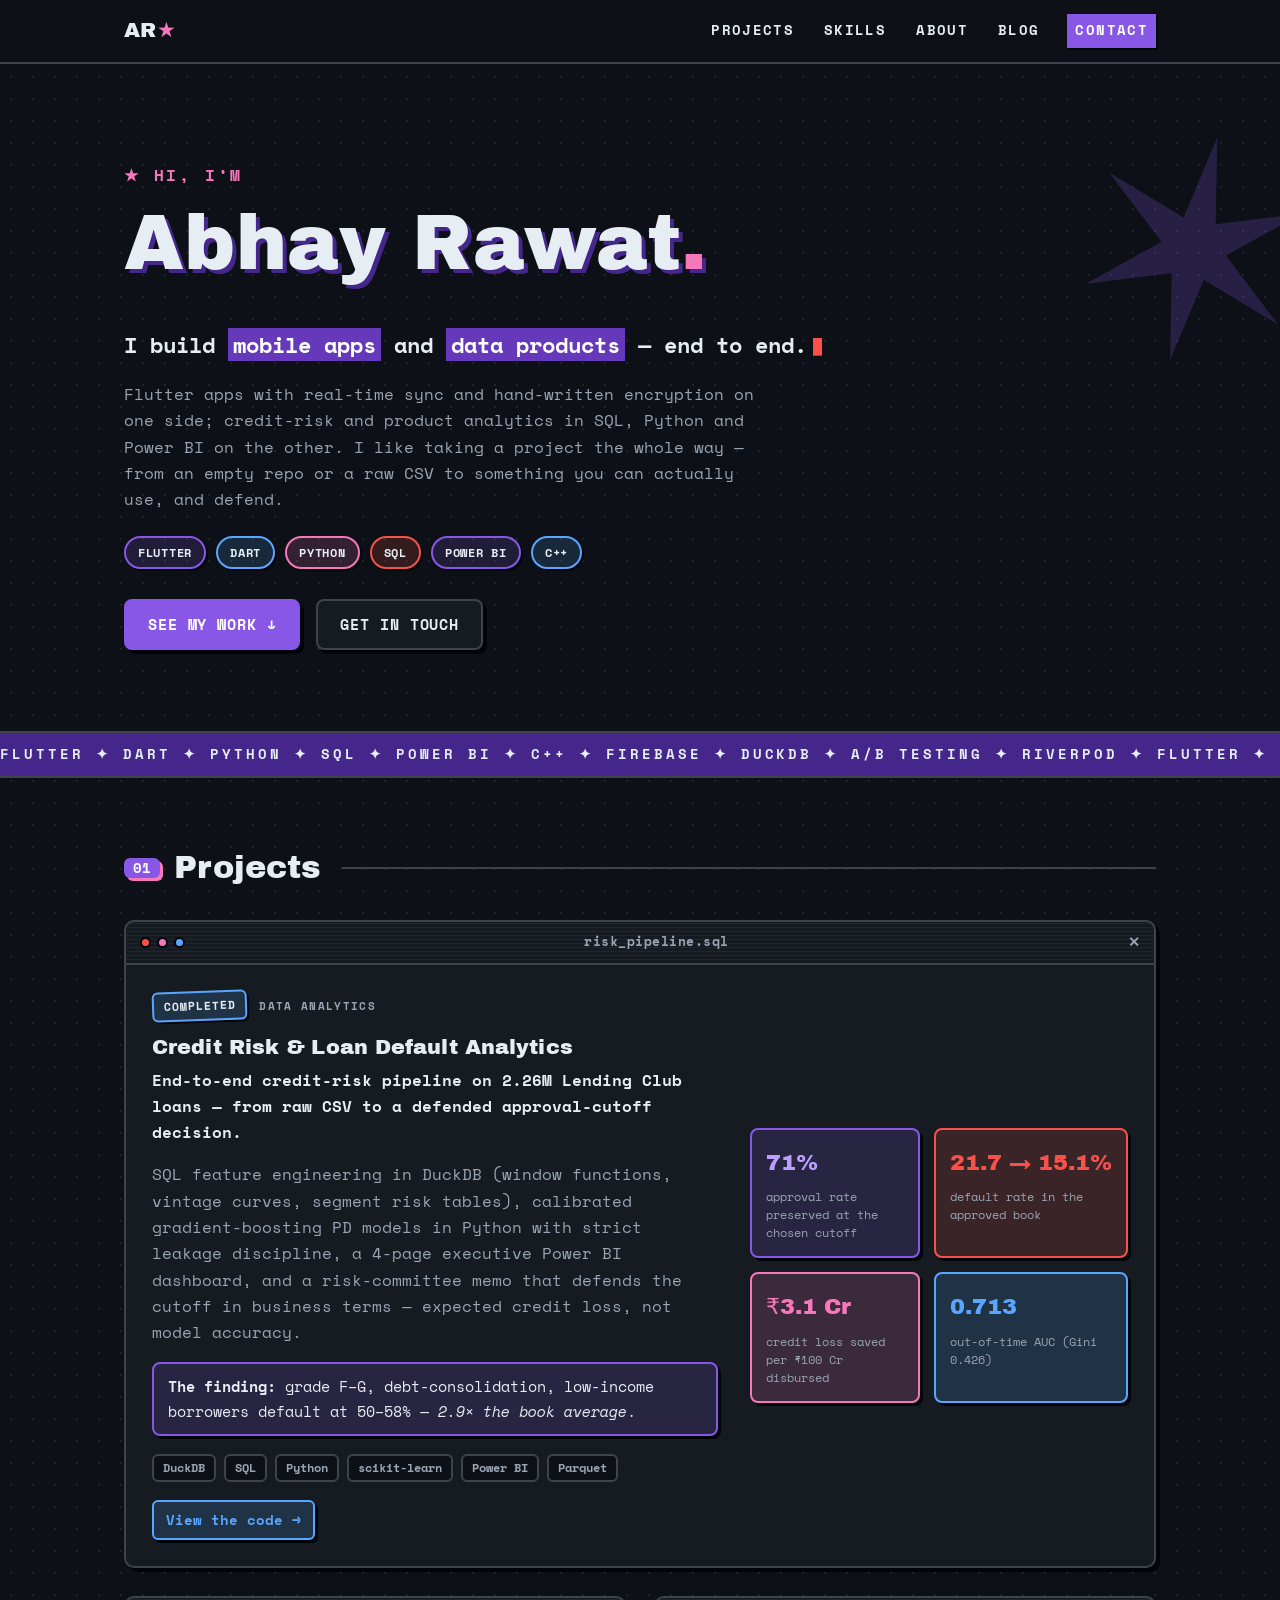
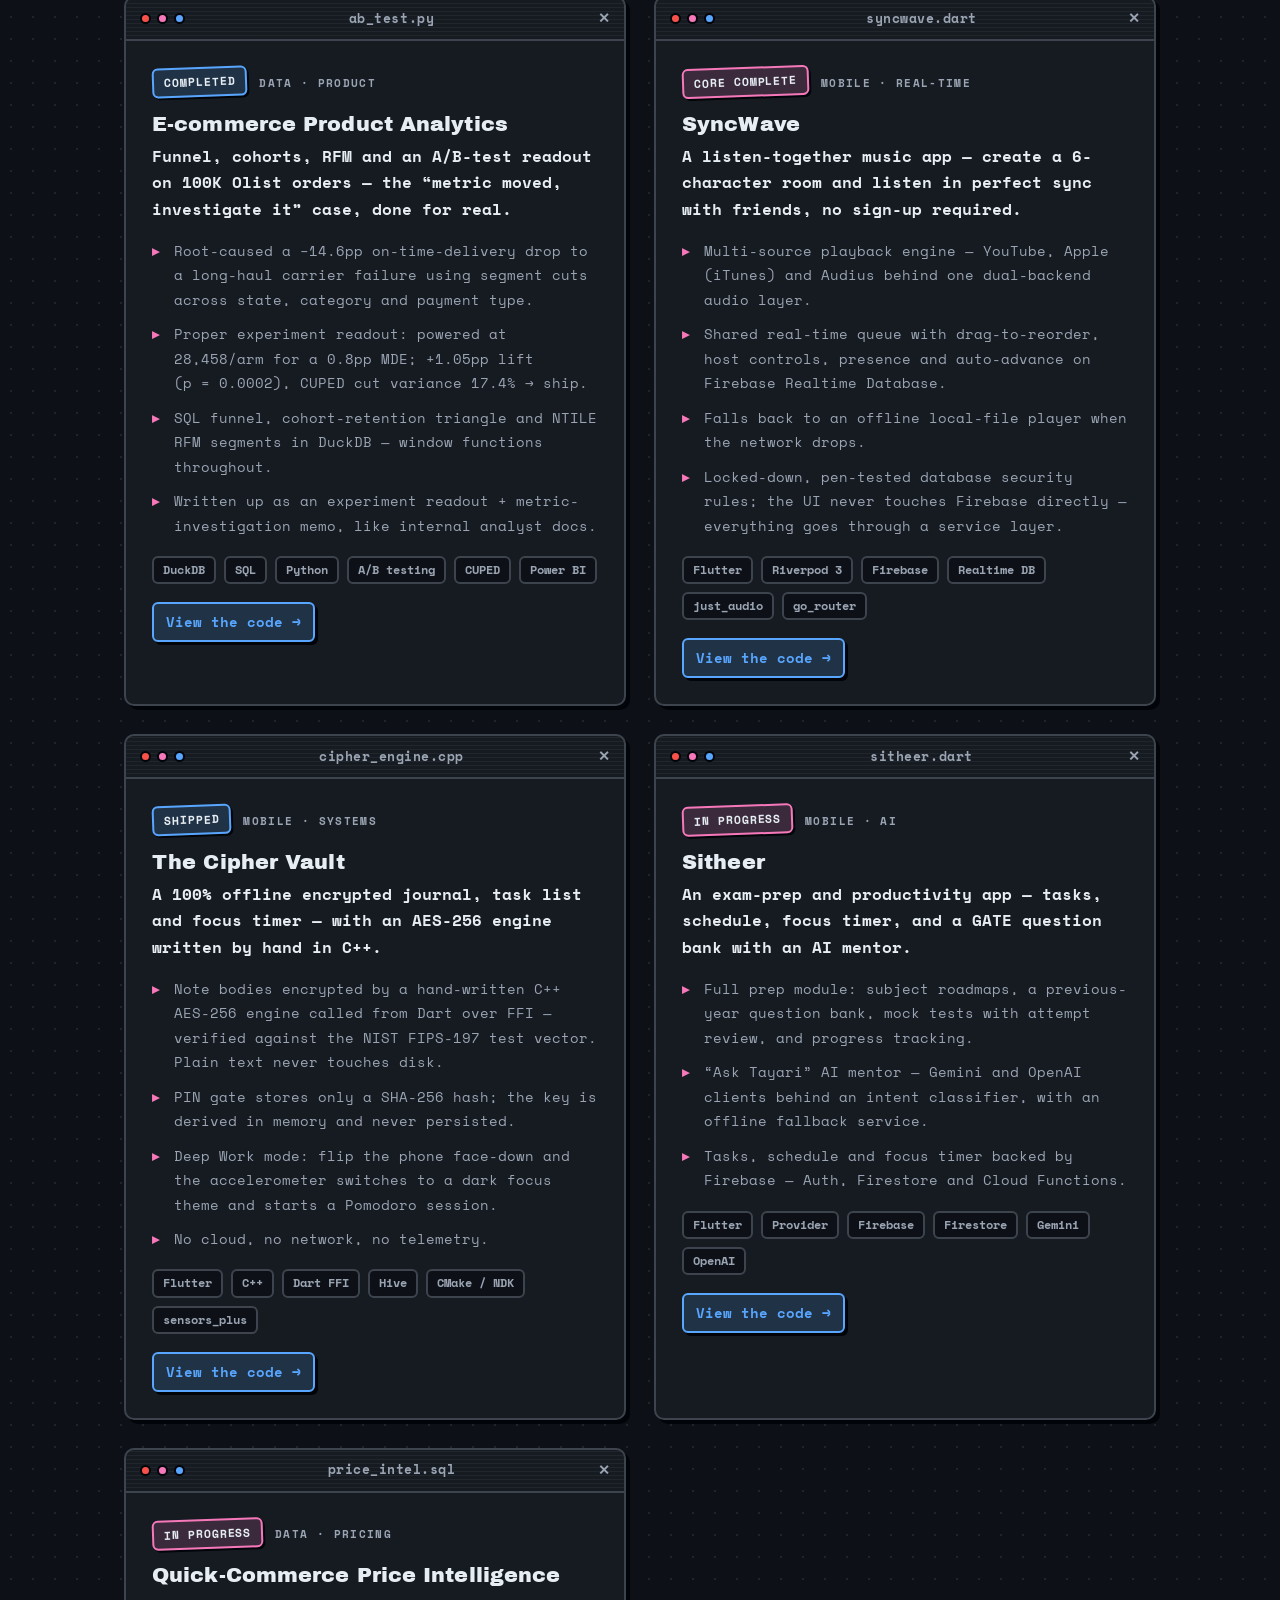
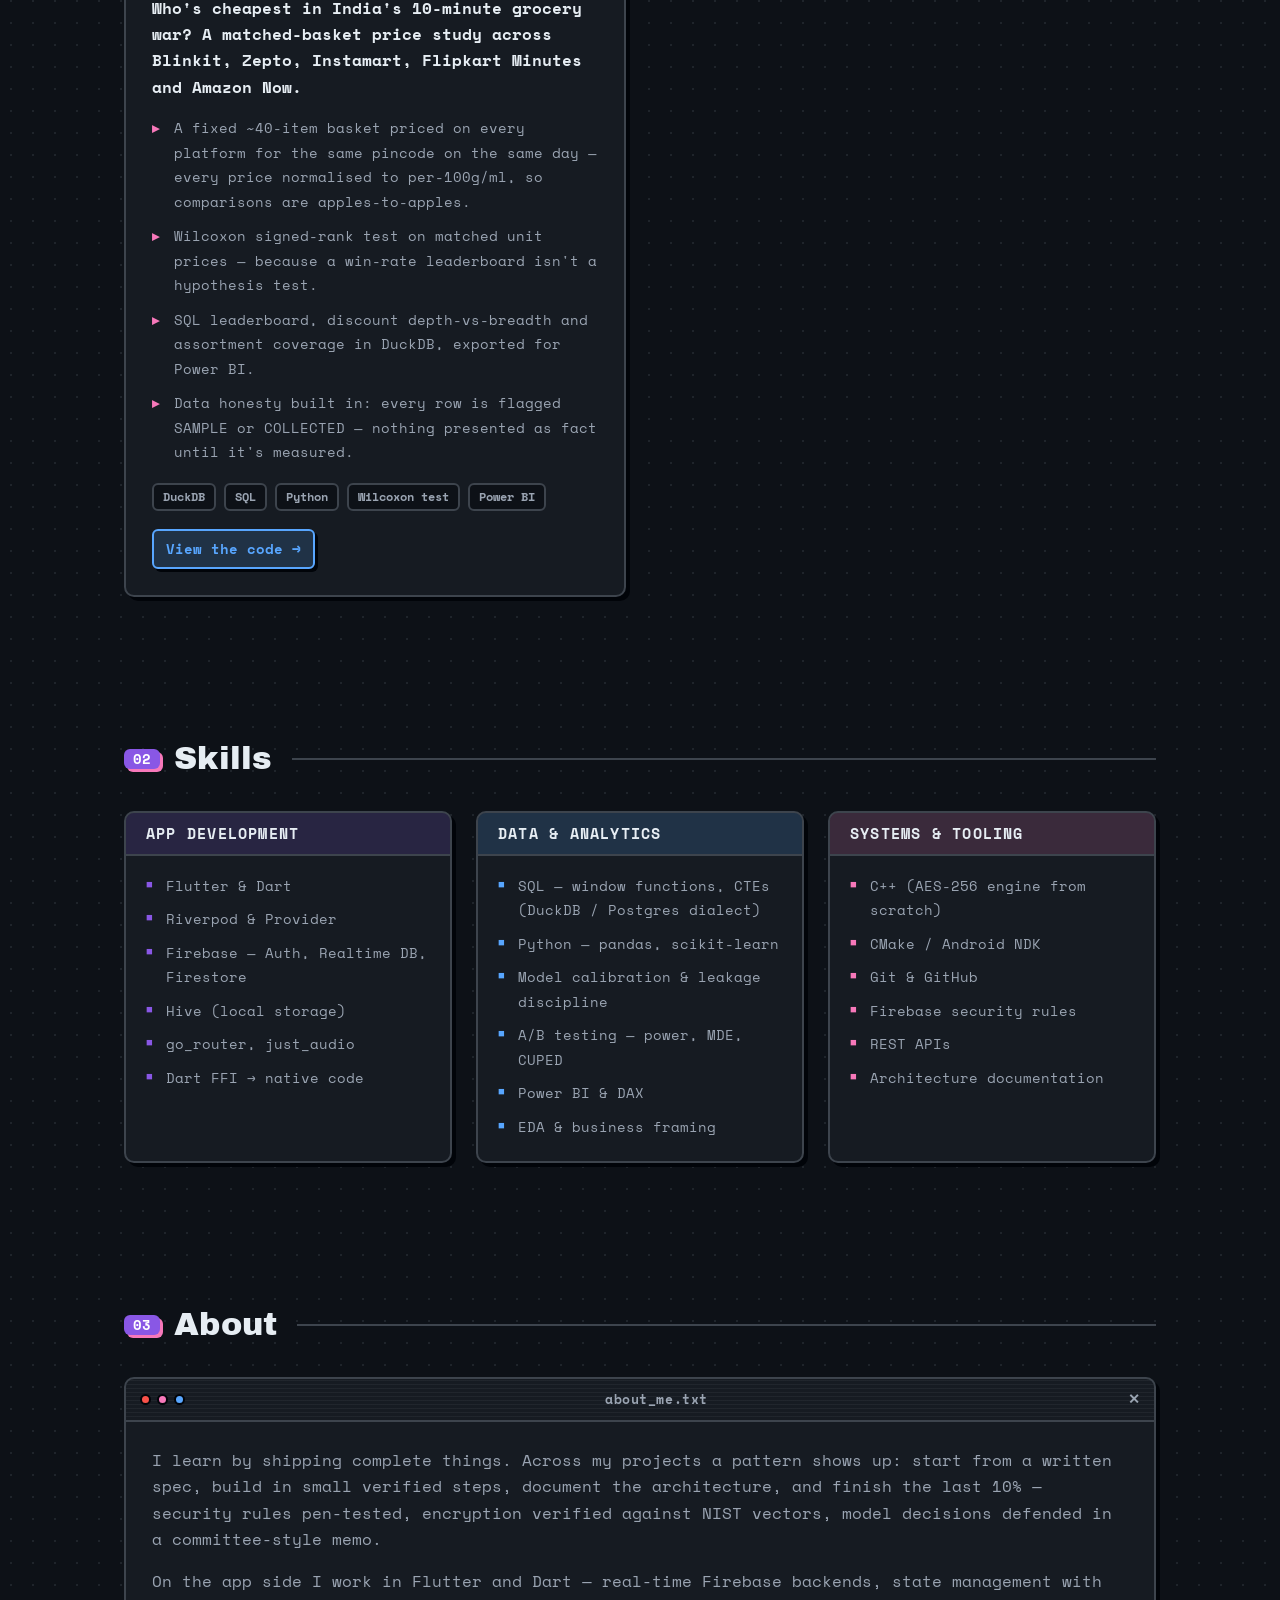
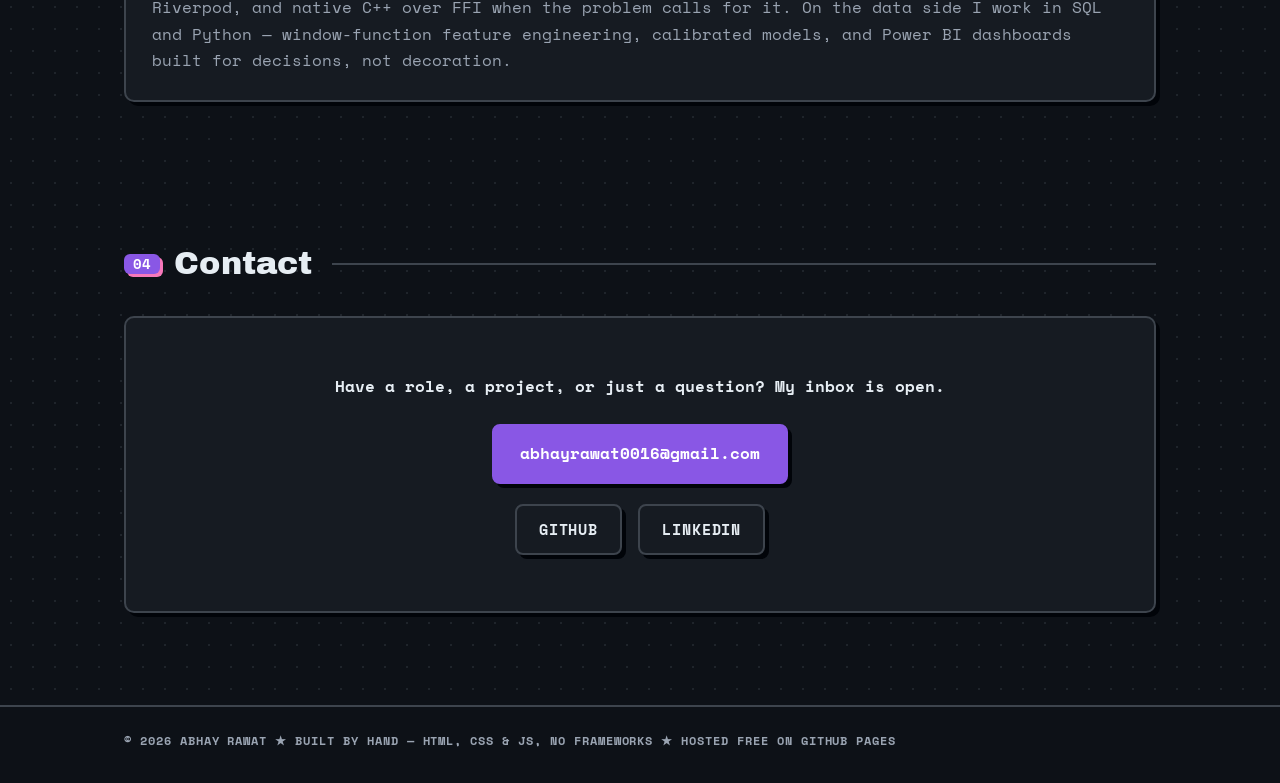
==== commit 1500dede: "Add Route-A blog + Quick-Commerce Price Intelligence card blog/ folder: post-list page and a first p" ====
--- a/index.html
+++ b/index.html
@@ -6,7 +6,7 @@
   <title>Abhay Rawat — Flutter Developer &amp; Data Analyst</title>
   <meta name="description" content="Portfolio of Abhay Rawat — Flutter apps with real-time sync and hand-written encryption, plus credit-risk and product analytics in SQL, Python and Power BI.">
   <meta property="og:title" content="Abhay Rawat — Flutter Developer &amp; Data Analyst">
-  <meta property="og:description" content="Five projects: mobile apps that sync in real time, an AES-256 engine written from scratch, and analytics pipelines spanning 2.26M loans and 100K e-commerce orders.">
+  <meta property="og:description" content="Six projects: mobile apps that sync in real time, an AES-256 engine written from scratch, and analytics pipelines spanning 2.26M loans and 100K e-commerce orders.">
   <meta property="og:type" content="website">
   <meta name="theme-color" content="#0d1117">
   <link rel="icon" href="data:image/svg+xml,%3Csvg xmlns='http://www.w3.org/2000/svg' viewBox='0 0 64 64'%3E%3Crect x='2' y='2' width='60' height='60' rx='10' fill='%230d1117' stroke='%238957e5' stroke-width='4'/%3E%3Ctext x='32' y='43' font-family='Arial Black, sans-serif' font-size='26' font-weight='900' fill='%23e6edf3' text-anchor='middle'%3EAR%3C/text%3E%3C/svg%3E">
@@ -24,6 +24,7 @@
         <a href="#projects" data-nav="projects">Projects</a>
         <a href="#skills" data-nav="skills">Skills</a>
         <a href="#about" data-nav="about">About</a>
+        <a href="blog/">Blog</a>
         <a href="#contact" data-nav="contact">Contact</a>
       </div>
       <button class="icon-btn nav-burger" id="nav-burger" aria-label="Open menu" aria-expanded="false" aria-controls="nav-links">
@@ -247,6 +248,36 @@
             <a class="card-link" href="https://github.com/licherover9000/sitheer" target="_blank" rel="noopener">View the code &rarr;</a>
           </div>
         </article>
+
+        <!-- Quick-commerce price intelligence -->
+        <article class="window reveal">
+          <div class="window-bar">
+            <span class="win-dots" aria-hidden="true"><i class="dot-red"></i><i class="dot-pink"></i><i class="dot-blue"></i></span>
+            <span class="win-title">price_intel.sql</span>
+            <span class="win-x" aria-hidden="true">✕</span>
+          </div>
+          <div class="window-body">
+            <div class="card-top">
+              <span class="status status-active">In progress</span>
+              <span class="card-domain">Data &middot; Pricing</span>
+            </div>
+            <h3>Quick-Commerce Price Intelligence</h3>
+            <p class="card-lead">
+              Who's cheapest in India's 10-minute grocery war? A matched-basket price
+              study across Blinkit, Zepto, Instamart, Flipkart Minutes and Amazon Now.
+            </p>
+            <ul class="card-points">
+              <li>A fixed ~40-item basket priced on every platform for the same pincode on the same day — every price normalised to per-100g/ml, so comparisons are apples-to-apples.</li>
+              <li>Wilcoxon signed-rank test on matched unit prices — because a win-rate leaderboard isn't a hypothesis test.</li>
+              <li>SQL leaderboard, discount depth-vs-breadth and assortment coverage in DuckDB, exported for Power BI.</li>
+              <li>Data honesty built in: every row is flagged SAMPLE or COLLECTED — nothing presented as fact until it's measured.</li>
+            </ul>
+            <ul class="tags" aria-label="Technologies used">
+              <li>DuckDB</li><li>SQL</li><li>Python</li><li>Wilcoxon test</li><li>Power BI</li>
+            </ul>
+            <a class="card-link" href="https://github.com/licherover9000/quick-commerce-intel" target="_blank" rel="noopener">View the code &rarr;</a>
+          </div>
+        </article>
       </div>
     </section>
 
--- a/styles.css
+++ b/styles.css
@@ -572,6 +572,89 @@
   color: var(--muted);
 }
 .site-footer p { margin: 0; }
+
+/* ---------- Blog ---------- */
+.post-list {
+  list-style: none;
+  padding: 0;
+  display: grid;
+  gap: 20px;
+}
+.post-list li {
+  border-bottom: 2px dashed var(--line);
+  padding-bottom: 18px;
+}
+.post-list li:last-child { border-bottom: none; padding-bottom: 0; }
+.post-list p { color: var(--muted); font-size: 0.92rem; margin: 6px 0 0; }
+
+.post-date {
+  display: block;
+  font-size: 0.72rem;
+  font-weight: 700;
+  text-transform: uppercase;
+  letter-spacing: 0.12em;
+  color: var(--muted);
+  margin-bottom: 4px;
+}
+
+.post-title {
+  font-family: var(--font-display);
+  font-size: 1.2rem;
+  color: var(--text);
+  text-decoration: none;
+}
+.post-title:hover { color: #bc9eff; text-decoration: underline; }
+
+.post-meta {
+  font-size: 0.78rem;
+  font-weight: 700;
+  text-transform: uppercase;
+  letter-spacing: 0.12em;
+  color: var(--muted);
+  margin-bottom: 6px;
+}
+
+.post h1 { font-size: clamp(1.7rem, 4.5vw, 2.4rem); margin-bottom: 18px; }
+.post h2 { font-size: 1.15rem; margin-top: 26px; }
+.post p, .post ul { color: var(--muted); }
+.post .card-link { margin-top: 26px; }
+
+.post pre {
+  background: var(--bg);
+  border: var(--border);
+  border-radius: 8px;
+  padding: 14px 16px;
+  overflow-x: auto;
+  font-size: 0.85rem;
+  line-height: 1.6;
+  margin: 0 0 1em;
+}
+
+.post code {
+  background: var(--purple-tint);
+  border-radius: 4px;
+  padding: 1px 6px;
+  font-size: 0.9em;
+  color: var(--text);
+}
+.post pre code { background: none; padding: 0; }
+
+.post blockquote {
+  margin: 0 0 1em;
+  padding: 10px 16px;
+  border-left: 4px solid var(--purple);
+  background: var(--purple-tint);
+  border-radius: 0 8px 8px 0;
+  color: var(--text);
+  font-weight: 700;
+}
+
+.post img {
+  max-width: 100%;
+  border: var(--border);
+  border-radius: 8px;
+  margin: 6px 0 14px;
+}
 
 /* ---------- Reveal on scroll ---------- */
 .reveal {
